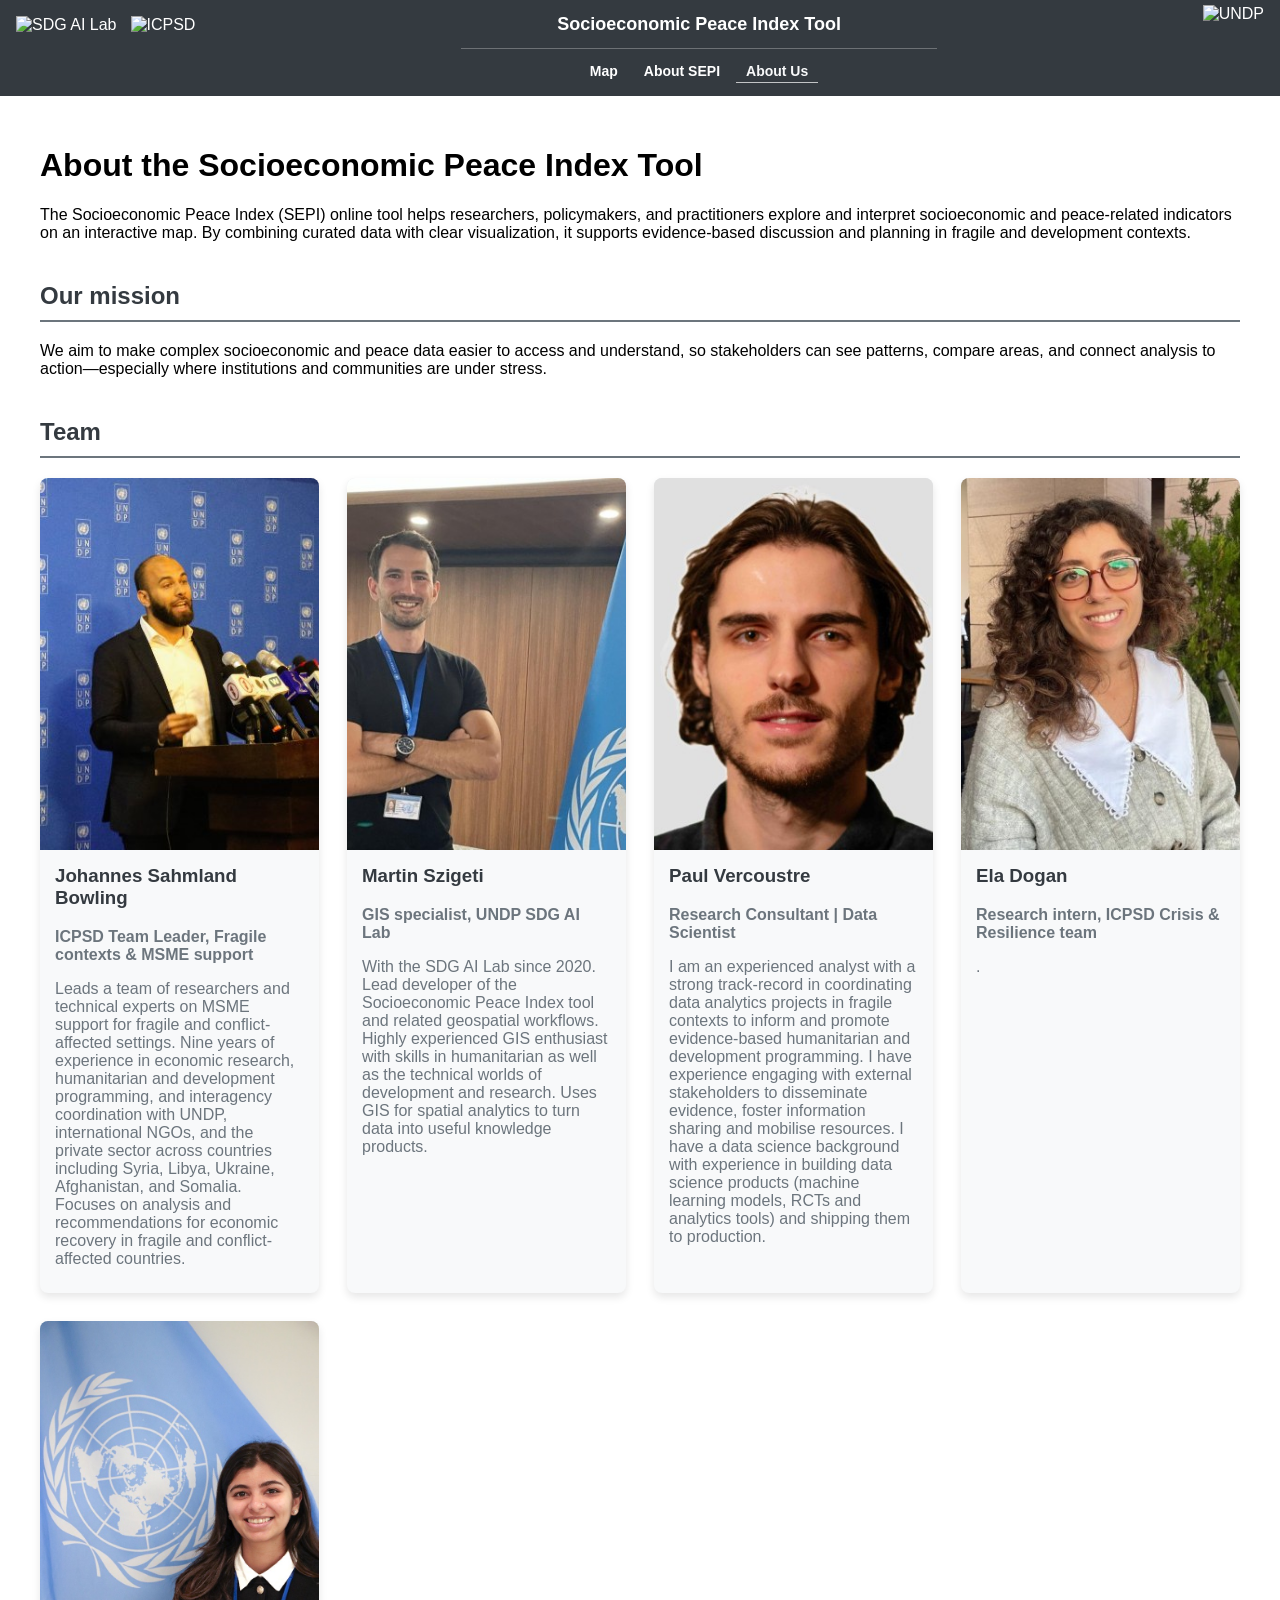
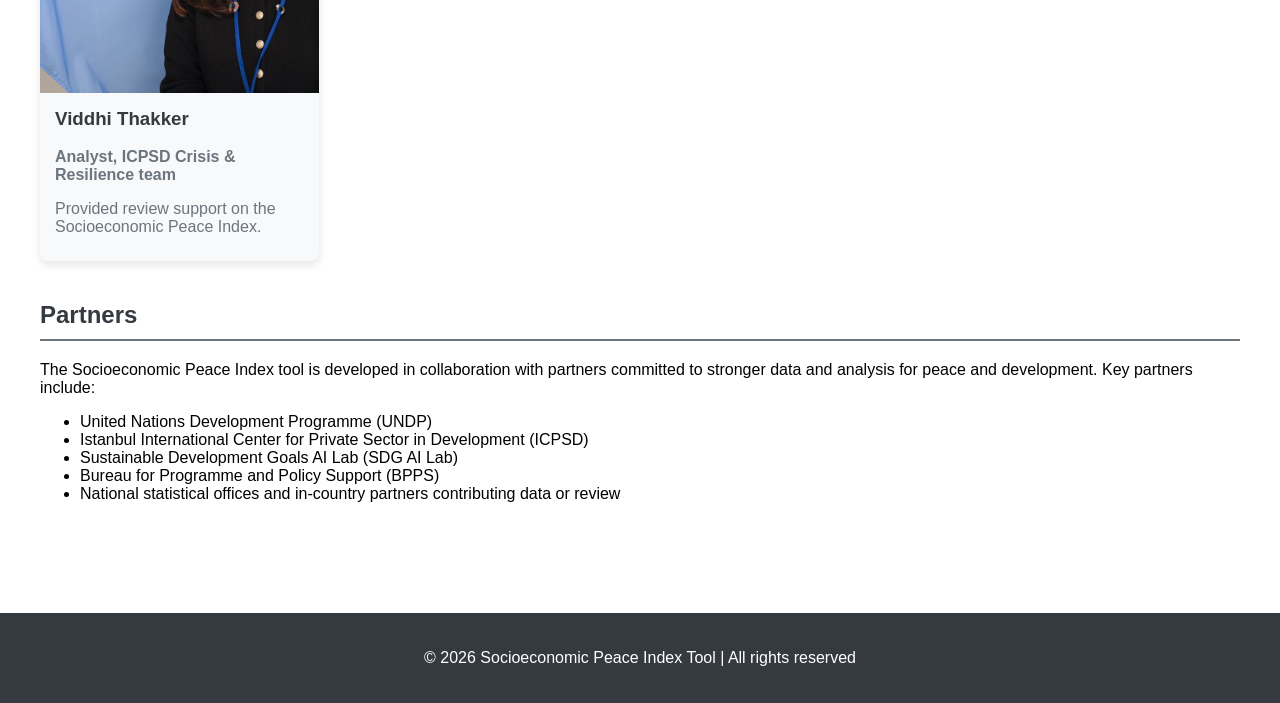
==== html/about.html @ 56e01774 "test_ela" ====
<!DOCTYPE html>
<html lang="en">
<head>
    <meta charset="UTF-8">
    <meta name="viewport" content="width=device-width, initial-scale=1.0">
    <title>About Us - Socioeconomic Peace Index Tool</title>
    
    <!-- CSS styles -->
    <link rel="stylesheet" href="../css/styles.css">
    
    <meta name="description" content="About the Socioeconomic Peace Index Tool and team">
    
    <!-- Additional styles for content pages -->
    <style>
        html, body {
            height: auto !important;
            overflow: auto !important;
            overflow-x: hidden !important;
        }

        /* Match map app: compact bar; global #navbar uses height:10% which breaks with body height:auto */
        #navbar {
            height: auto !important;
            flex-shrink: 0;
        }

        /* Ensure the content container allows scrolling */
        .content-container {
            min-height: 100vh;
            overflow: visible;
            padding: 30px;
            max-width: 1200px;
            margin: 0 auto;
        }

        /* Make sure the footer stays at the bottom */
        footer {
            margin-top: 40px;
            position: relative;
        }
        .content-container {
            padding: 30px;
            max-width: 1200px;
            margin: 0 auto;
        }
        
        .content-section {
            margin-bottom: 40px;
        }
        
        .content-section h2 {
            color: #343a40;
            border-bottom: 2px solid #6c757d;
            padding-bottom: 10px;
            margin-bottom: 20px;
        }
        
        .team-members {
            display: grid;
            grid-template-columns: repeat(auto-fill, minmax(240px, 1fr));
            gap: 28px;
        }
        
        .team-member {
            display: flex;
            flex-direction: column;
            background: #f8f9fa;
            border-radius: 8px;
            overflow: hidden;
            box-shadow: 0 4px 8px rgba(0,0,0,0.1);
        }

        /* Portrait (vertical) frame for photos */
        .team-member-photo-wrap {
            aspect-ratio: 3 / 4;
            width: 100%;
            overflow: hidden;
            background: #e9ecef;
            flex-shrink: 0;
        }
        
        .team-member-photo-wrap img {
            width: 100%;
            height: 100%;
            object-fit: cover;
            object-position: center 22%;
            display: block;
        }

        .team-member-placeholder-figure {
            display: flex;
            align-items: center;
            justify-content: center;
            background: linear-gradient(165deg, #e9ecef 0%, #ced4da 100%);
        }

        .team-member-placeholder-initials {
            font-size: clamp(2rem, 8vw, 3rem);
            font-weight: 600;
            color: #6c757d;
            letter-spacing: 0.04em;
            user-select: none;
        }
        
        .team-member-info {
            padding: 15px;
        }
        
        .team-member h3 {
            margin-top: 0;
            color: #343a40;
        }
        
        .team-member p {
            color: #6c757d;
            margin-bottom: 10px;
        }
        
        @media (max-width: 600px) {
            .team-members {
                grid-template-columns: 1fr;
            }
        }
    </style>
</head>
<body>
    <nav id="navbar">
        <div class="navbar-inner">
            <div class="navbar-cluster-left">
                <div class="navbar-logo">
                    <img src="../assets/pigeon2.png" alt="SDG AI Lab" class="logo-image_left">
                </div>
                <div class="navbar-logo">
                    <img src="../assets/icpsd_logo.png" alt="ICPSD" class="logo-image_left">
                </div>
            </div>
            <div class="navbar-center">
                <h2 class="tool-title">Socioeconomic Peace Index Tool</h2>
                <ul class="navbar-menu">
                    <li><a href="../index.html" class="larger-nav-link">Map</a></li>
                    <li><a href="more.html" class="larger-nav-link">About SEPI</a></li>
                    <li><a href="about.html" class="larger-nav-link nav-link-current" aria-current="page">About Us</a></li>
                </ul>
            </div>
            <div class="navbar-cluster-right">
                <div class="navbar-logo">
                    <img src="../assets/undp_logo.png" alt="UNDP" class="logo-image_right">
                </div>
            </div>
        </div>
    </nav>

    <!-- Main content container -->
    <div class="content-container">
        <div class="content-section">
            <h1>About the Socioeconomic Peace Index Tool</h1>
            <p>
                The Socioeconomic Peace Index (SEPI) online tool helps researchers, policymakers, and practitioners explore and interpret socioeconomic and peace-related indicators on an interactive map. By combining curated data with clear visualization, it supports evidence-based discussion and planning in fragile and development contexts.
            </p>
        </div>
        
        <div class="content-section">
            <h2>Our mission</h2>
            <p>
                We aim to make complex socioeconomic and peace data easier to access and understand, so stakeholders can see patterns, compare areas, and connect analysis to action—especially where institutions and communities are under stress.
            </p>
        </div>
        
        <div class="content-section">
            <h2>Team</h2>
            <div class="team-members">
            <div class="team-member">
                <div class="team-member-photo-wrap">
                    <img src="../assets/johannes_Sahmland_bowling.jpg" alt="Portrait of Johannes Sahmland">
                </div>
                <div class="team-member-info">
                    <h3>Johannes Sahmland Bowling</h3>
                    <p><strong>ICPSD Team Leader, Fragile contexts &amp; MSME support</strong></p>
                    <p>Leads a team of researchers and technical experts on MSME support for fragile and conflict-affected settings. Nine years of experience in economic research, humanitarian and development programming, and interagency coordination with UNDP, international NGOs, and the private sector across countries including Syria, Libya, Ukraine, Afghanistan, and Somalia. Focuses on analysis and recommendations for economic recovery in fragile and conflict-affected countries.</p>
                </div>
            </div>
            
                <div class="team-member">
                    <div class="team-member-photo-wrap">
                        <img src="../assets/szigeti.jfif" alt="Portrait of Martin Szigeti">
                    </div>
                    <div class="team-member-info">
                        <h3>Martin Szigeti</h3>
                        <p><strong>GIS specialist, UNDP SDG AI Lab</strong></p>
                        <p>With the SDG AI Lab since 2020. Lead developer of the Socioeconomic Peace Index tool and related geospatial workflows. Highly experienced GIS enthusiast with skills in humanitarian as well as the technical worlds of development and research. Uses GIS for spatial analytics to turn data into useful knowledge products.</p>
                    </div>
                </div>

                <div class="team-member">
                    <div class="team-member-photo-wrap">
                        <img src="../assets/Paul_Vercoustre.jfif" alt="Portrait of Paul Vercoustre">
                        <span class="team-member-placeholder-initials">PV</span>
                    </div>
                    <div class="team-member-info">
                        <h3>Paul Vercoustre</h3>
                        <p><strong>Research Consultant | Data Scientist</strong></p>
                        <p>I am an experienced analyst with a strong track-record in coordinating data analytics projects in fragile contexts to inform and promote evidence-based humanitarian and development programming. I have experience engaging with external stakeholders to disseminate evidence, foster information sharing and mobilise resources.
                        I have a data science background with experience in building data science products (machine learning models, RCTs and analytics tools) and shipping them to production.</p>
                    </div>
                </div>

                <div class="team-member">
                    <div class="team-member-photo-wrap">
                        <img src="../assets/ela_dogan.jfif" alt="Portrait of Ela Dogan">
                    </div>
                    <div class="team-member-info">
                        <h3>Ela Dogan</h3>
                        <p><strong>Research intern, ICPSD Crisis &amp; Resilience team</strong></p>
                        <p>.</p>
                    </div>
                </div>

                <div class="team-member">
                    <div class="team-member-photo-wrap">
                        <img src="../assets/viddhi_Thrakker.jpeg" alt="Portrait of Viddhi Thakker">
                    </div>
                    <div class="team-member-info">
                        <h3>Viddhi Thakker</h3>
                        <p><strong>Analyst, ICPSD Crisis &amp; Resilience team</strong></p>
                        <p>Provided review support on the Socioeconomic Peace Index.</p>
                    </div>
                </div>

                
            </div>
        </div>
        
        <div class="content-section">
            <h2>Partners</h2>
            <p>
                The Socioeconomic Peace Index tool is developed in collaboration with partners committed to stronger data and analysis for peace and development. Key partners include:
            </p>
            <ul>
                <li>United Nations Development Programme (UNDP)</li>
                <li>Istanbul International Center for Private Sector in Development (ICPSD)</li>
                <li>Sustainable Development Goals AI Lab (SDG AI Lab)</li>
                <li>Bureau for Programme and Policy Support (BPPS)</li>
                <li>National statistical offices and in-country partners contributing data or review</li>
            </ul>
        </div>
    </div>
    
    <!-- Simple footer -->
    <footer style="background-color: #343a40; color: white; text-align: center; padding: 20px; margin-top: 40px;">
        <p>© 2026 Socioeconomic Peace Index Tool | All rights reserved</p>
    </footer>
</body>
</html>
---- css/styles.css ----
/* =========================================
   * Simplified Main Styles - Reduced from 600+ lines to ~200 lines
   * ========================================= */

/* Base Layout */
body {
    margin: 0;
    display: flex;
    flex-direction: column;
    height: 100vh;
    overflow: hidden;
    font-family: Calibri, sans-serif;
}

/* Navigation Bar — one strip: logos flank center; title + rule + menu in center column only */
#navbar {
    height: auto;
    flex-shrink: 0;
    background-color: #343a40;
    padding: 5px 10px 5px;
    color: white;
}

.navbar-inner {
    display: flex;
    align-items: stretch;
    justify-content: space-between;
    gap: 10px;
    max-width: 100%;
}

/* Side columns use full navbar height so logos sit beside title + menu as one block */
.navbar-cluster-left,
.navbar-cluster-right {
    display: flex;
    align-items: center;
    flex-shrink: 0;
    align-self: stretch;
}

.navbar-cluster-left {
    justify-content: flex-start;
    flex-wrap: nowrap;
    gap: 2px;
}

.navbar-cluster-right {
    justify-content: flex-end;
}

.navbar-logo {
    display: flex;
    align-items: center;
}

.logo-image_left {
    height: 64px;
    width: auto;
    margin: 0 6px;
    object-fit: contain;
    display: block;
}

.logo-image_right {
    height: 86px;
    width: auto;
    margin: 0 6px;
    object-fit: contain;
    display: block;
}

.navbar-center {
    flex: 1;
    min-width: 0;
    display: flex;
    flex-direction: column;
    align-items: stretch;
    justify-content: center;
    /* Title ↔ rule ↔ menu spacing is symmetric via .tool-title::after margins */
    gap: 0;
}

.tool-title {
    font-size: clamp(14px, 1.9vw, 18px) !important;
    margin: 0 !important;
    padding: 0 12px;
    text-align: center;
    font-weight: 600;
    color: white;
    line-height: 1.2;
    width: 100%;
    box-sizing: border-box;
    border-bottom: none;
}

/* Centered rule at half the center column width; equal space above & below the line */
.tool-title::after {
    content: '';
    display: block;
    width: 50%;
    margin: 12px auto 12px;
    height: 1px;
    background: rgba(255, 255, 255, 0.28);
}

.navbar-menu {
    display: flex;
    flex-wrap: wrap;
    justify-content: center;
    align-items: center;
    align-self: center;
    margin: 0 !important;
    padding: 0;
    list-style: none !important;
    gap: 2px 6px;
}

.navbar-menu li {
    margin: 0;
    list-style: none !important;
}

.navbar-menu a {
    color: white;
    text-decoration: none;
    font-weight: bold;
    transition: color 0.2s, box-shadow 0.15s ease;
    font-size: 14px;
    padding: 2px 10px;
    display: inline-block;
    line-height: 1.2;
    box-shadow: none;
}

.navbar-menu a.nav-link-current {
    color: #f8f9fa;
    box-shadow: 0 1px 0 0 rgba(255, 255, 255, 0.7);
}

/* Preview selection: underline follows hover; current page loses underline until pointer leaves */
.navbar-menu a:hover {
    color: #f8f9fa;
    box-shadow: 0 1px 0 0 rgba(255, 255, 255, 0.7);
}

.navbar-menu:has(a:hover:not(.nav-link-current)) a.nav-link-current {
    box-shadow: none;
    color: rgba(255, 255, 255, 0.72);
}

/* Main Layout */
.main-container {
    display: flex;
    flex: 1;
    overflow: hidden;
}

/* Sidebar */
#sidebar {
    width: 20%;
    min-width: 280px;
    background: #e0e0e0;
    padding: 20px;
    overflow-y: auto;
    border-right: 1px solid #ccc;
    box-shadow: 2px 0 5px rgba(0, 0, 0, 0.1);
    display: flex;
    flex-direction: column;
    align-items: flex-start;
    z-index: 10;
}

#sidebar::-webkit-scrollbar { width: 8px; }
#sidebar::-webkit-scrollbar-thumb { 
    background-color: #888; 
    border-radius: 10px; 
}
#sidebar::-webkit-scrollbar-thumb:hover { background-color: #555; }

.sidebar-title {
    width: 100%;
    text-align: center;
    margin-bottom: 15px;
    padding: 8px 0;
}

.sidebar-title h2 {
    margin: 0;
    color: #495057;
    font-size: 16px;
    font-weight: 600;
}

/* Country selector (3-dot style) */
.country-selector-container {
    width: 100%;
    margin-bottom: 14px;
    padding: 0 2px;
}

.country-selection-toolbar {
    display: grid;
    grid-template-columns: auto 1fr;
    align-items: center;
    gap: 10px;
    background: #f1f1f1;
    border: 1px solid #d9d9d9;
    border-radius: 16px;
    padding: 8px 10px;
}

.country-sepi-learn-btn {
    display: inline-flex;
    align-items: center;
    justify-content: center;
    width: 28px;
    height: 28px;
    margin: 0;
    padding: 0;
    border: 1px solid #c5c5c5;
    border-radius: 50%;
    background: #ffffff;
    color: #2c5f2d;
    font-size: 14px;
    font-weight: bold;
    line-height: 1;
    cursor: pointer;
    flex-shrink: 0;
    transition: border-color 0.2s ease, background 0.2s ease, transform 0.2s ease;
}

.country-sepi-learn-btn:hover {
    border-color: #2c5f2d;
    background: #e8f5e8;
    transform: scale(1.06);
}

.country-sepi-learn-btn:focus-visible {
    outline: 2px solid #2c5f2d;
    outline-offset: 2px;
}

.country-selector-label {
    display: block;
    font-size: 12px;
    font-weight: 600;
    color: #495057;
    margin-bottom: 8px;
    text-transform: uppercase;
    letter-spacing: 0.4px;
    text-align: center;
}

.country-dots-selector {
    display: flex;
    align-items: center;
    justify-content: center;
    gap: 10px;
    min-width: 0;
}

.country-dot-option {
    display: flex;
    flex-direction: column;
    align-items: center;
    gap: 4px;
    border: none;
    background: transparent;
    color: #6c757d;
    font-size: 11px;
    font-weight: 600;
    cursor: pointer;
    padding: 2px 4px;
    min-width: 62px;
    transition: all 0.2s ease;
}

.country-dot-indicator {
    width: 12px;
    height: 12px;
    border: 2px solid #6c757d;
    border-radius: 50%;
    background: #ffffff;
    transition: all 0.2s ease;
}

.country-dot-option:hover {
    color: #2c5f2d;
}

.country-dot-option:hover .country-dot-indicator {
    transform: scale(1.15);
    border-color: #2c5f2d;
}

.country-dot-option.active .country-dot-indicator {
    background: #2c5f2d;
    border-color: #2c5f2d;
    box-shadow: 0 0 0 2px rgba(44, 95, 45, 0.2);
}

.country-dot-option.active .country-dot-label {
    color: #2c5f2d;
}

/* SEPI Section - Unified Styling with Collapse Functionality */
.sepi-section {
    width: 100%;
    margin-bottom: 20px;
    border-radius: 12px;
    overflow: hidden;
    transition: all 0.3s ease;
    box-shadow: 0 4px 12px rgba(0, 0, 0, 0.3);
    flex-shrink: 0 !important;
    background: linear-gradient(135deg, #2c5f2d, #4a8b3a) !important;
}

.sepi-section:hover {
    box-shadow: 0 6px 20px rgba(44, 95, 45, 0.4);
}

.sepi-section.collapsed {
    box-shadow: 0 2px 8px rgba(0, 0, 0, 0.2);
}

.sepi-section.collapsed:hover {
    box-shadow: 0 4px 12px rgba(44, 95, 45, 0.3);
}

.sepi-header {
    background: transparent;
    padding: 15px 20px;
    margin: 0;
    text-align: center;
    cursor: pointer !important;
    transition: all 0.3s ease;
    position: relative;
}

.sepi-header:hover { background: rgba(255, 255, 255, 0.1); }

.sepi-header h3 {
    color: white !important;
    margin: 0;
    font-size: 16px;
    font-weight: bold;
    display: flex;
    align-items: center;
    justify-content: center;
    gap: 10px;
    position: relative;
}

.sepi-header h3::after {
    content: '▼';
    font-size: 12px;
    transition: transform 0.3s ease;
    opacity: 0.8;
}

.sepi-section.collapsed .sepi-header h3::after {
    transform: rotate(-90deg);
}

.sepi-selector {
    background: rgba(255, 255, 255, 0.95);
    padding: 15px 20px;
    margin: 0;
    transition: all 0.3s ease;
    max-height: 1000px;
    overflow: hidden;
}

.sepi-section.collapsed .sepi-selector {
    max-height: 0;
    padding: 0 20px;
    opacity: 0;
}

/* SEPI Options */
.sepi-option {
    display: flex;
    align-items: center;
    justify-content: space-between;
    padding: 10px 12px;
    margin: 6px 0;
    background: white;
    border: 2px solid #e0e0e0;
    border-radius: 8px;
    cursor: pointer;
    transition: all 0.3s ease;
    font-size: 14px;
    font-weight: 500;
    color: #495057;
}

.sepi-option:hover {
    border-color: #2c5f2d;
    background: #f8f9fa;
    transform: translateX(3px);
}

.sepi-option.active {
    border-color: #2c5f2d !important;
    background: #e8f5e8 !important;
    color: #2c5f2d !important;
    font-weight: 600;
    box-shadow: 0 2px 8px rgba(44, 95, 45, 0.2);
}

.sepi-option.inactive {
    border-color: #6c757d !important;
    background: #f8f9fa !important;
    color: #6c757d !important;
    opacity: 0.7;
}

.sepi-section.no-active-layers {
    background: linear-gradient(135deg, #6c757d, #5a6268) !important;
}

.sepi-section.no-active-layers .sepi-header h3 {
    opacity: 0.8;
}

.sepi-option-text { flex: 1; text-align: left; }

.sepi-checkmark {
    opacity: 0;
    color: #2c5f2d;
    font-weight: bold;
    font-size: 16px;
    transition: opacity 0.3s ease;
    margin-left: 10px;
}

.sepi-option.active .sepi-checkmark { opacity: 1; }

.sepi-action-btn {
    width: 100%;
    margin: 6px 0 10px;
    border: 1px solid #c8d2db;
    background: #f4f7fa;
    color: #2f3b47;
    border-radius: 6px;
    padding: 7px 10px;
    font-size: 12px;
    font-weight: 600;
    text-align: left;
    cursor: pointer;
    transition: background 0.15s ease, border-color 0.15s ease;
}

.sepi-action-btn:hover:not(:disabled) {
    background: #eaf1f8;
    border-color: #aab9c8;
}

.sepi-action-btn:disabled {
    cursor: not-allowed;
    opacity: 0.55;
}

.sepi-action-btn.active {
    background: #dce9f6;
    border-color: #7ea4ca;
    color: #20446b;
}

.primary-driver-div-icon {
    background: transparent;
    border: none;
}

.primary-driver-icon-stack {
    display: inline-flex;
    align-items: center;
    justify-content: center;
    gap: 2px;
    background: rgba(255, 255, 255, 0.86);
    border: 1px solid #c4ced8;
    border-radius: 12px;
    padding: 1px 4px;
    box-shadow: 0 1px 4px rgba(0, 0, 0, 0.16);
    line-height: 1;
}

.primary-driver-icon-item {
    font-size: 14px;
    display: inline-flex;
    align-items: center;
    justify-content: center;
}

.sepi-pillars-label {
    margin: 15px 0 8px 0;
    font-size: 12px;
    font-weight: 600;
    color: #6c757d;
    text-transform: uppercase;
    letter-spacing: 0.5px;
    border-bottom: 1px solid #e0e0e0;
    padding-bottom: 5px;
}

.sepi-subpillars {
    display: none;
    margin: 4px 0 8px 20px;
    padding-left: 10px;
    border-left: 2px dotted #4a8b3a;
}

.sepi-subpillars.show {
    display: block;
}

.sepi-subpillar-option {
    display: inline-flex;
    align-items: center;
    gap: 8px;
    border: 1px solid #8dc191;
    border-radius: 16px;
    background: #f5fbf5;
    color: #2c5f2d;
    font-size: 12px;
    font-weight: 600;
    padding: 4px 10px;
    cursor: pointer;
    transition: all 0.2s ease;
    max-width: 100%;
    white-space: nowrap;
    text-align: left;
    overflow: hidden;
}

.sepi-subpillar-option:hover {
    background: #e8f5e8;
    border-color: #2c5f2d;
}

.sepi-subpillar-option.active {
    background: #e8f5e8;
    border-color: #2c5f2d;
    box-shadow: 0 1px 6px rgba(44, 95, 45, 0.2);
}

.sepi-subpillar-dot {
    width: 8px;
    height: 8px;
    border-radius: 50%;
    border: 2px solid #2c5f2d;
    background: white;
}

.sepi-subpillar-option.active .sepi-subpillar-dot {
    background: #2c5f2d;
}

.sepi-subpillar-text {
    font-size: 11px;
    line-height: 1.2;
    white-space: nowrap;
    overflow: hidden;
    text-overflow: ellipsis;
    display: block;
    min-width: 0;
}

.conflict-year-control {
    margin-top: 10px;
    padding: 8px 10px;
    background: #fff7f7;
    border: 1px solid #f2d5d5;
    border-radius: 8px;
}

.conflict-year-control label {
    display: block;
    margin-bottom: 6px;
    font-size: 12px;
    font-weight: 600;
    color: #8b2d2d;
}

.conflict-year-control input[type="range"] {
    width: 100%;
}

/* SEPI Opacity Container — square top corners flush with .sepi-selector (rounded inner corners showed green behind) */
.sepi-opacity-container {
    background: rgba(255, 255, 255, 0.2);
    border-radius: 0;
    padding: 15px 20px;
    margin: 0;
    border-top: 1px solid rgba(255, 255, 255, 0.3);
    transition: all 0.3s ease;
    max-height: 200px;
    overflow: hidden;
}

.sepi-section.collapsed .sepi-opacity-container {
    max-height: 0;
    padding: 0 20px;
    opacity: 0;
}

.sepi-opacity-container .opacity-control { margin: 0; }

.sepi-opacity-container .opacity-control label {
    color: white !important;
    font-weight: 600 !important;
    font-size: 12px !important;
    margin-bottom: 3px !important;
}

.sepi-opacity-container .opacity-control span {
    color: white !important;
    font-weight: bold;
    font-size: 11px;
}

.sepi-opacity-container .opacity-control input[type="range"] {
    width: 100%;
    margin: 5px 0;
    -webkit-appearance: none;
    appearance: none;
    background: rgba(255, 255, 255, 0.3);
    height: 4px;
    border-radius: 3px;
    outline: none;
}

.sepi-opacity-container .opacity-control input[type="range"]::-webkit-slider-thumb {
    -webkit-appearance: none;
    width: 18px;
    height: 18px;
    border-radius: 50%;
    background: white;
    cursor: pointer;
    border: 2px solid #2c5f2d;
    box-shadow: 0 2px 4px rgba(0, 0, 0, 0.2);
}

/* Legacy Pillars Section (for compatibility) */
.pillars-section {
    width: 100%;
    margin-bottom: 10px;
    border-radius: 12px;
    overflow: hidden;
    transition: all 0.3s ease;
    box-shadow: 0 4px 12px rgba(0, 0, 0, 0.3);
    flex-shrink: 0 !important;
    background: #6c757d !important;
}

.pillars-section.active { background: linear-gradient(135deg, #2c5f2d, #4a8b3a) !important; }
.pillars-section:hover { transform: translateY(-2px); box-shadow: 0 6px 20px rgba(0, 0, 0, 0.4); }

/* Layer Controls - Unified */
.layer-controls, .pillar-controls, .pillars-controls {
    background: rgba(255, 255, 255, 0.95);
    padding: 15px 20px;
    margin: 0;
    border-top: 1px solid rgba(255, 255, 255, 0.3);
    display: none;
}

.layer-controls.show, .pillar-controls.show, .pillars-controls.show { display: block; }

/* Opacity Controls - Unified */
.opacity-control {
    margin: 0 0 10px 0;
    padding: 0;
}

.opacity-control .opacity-header {
    display: flex;
    justify-content: space-between;
    align-items: center;
    margin-bottom: 3px;
}

.opacity-control label {
    color: #2c5f2d !important;
    font-weight: 600 !important;
    font-size: 12px !important;
    margin-bottom: 1px !important;
    margin-right: auto;
    display: block !important;
}

.opacity-control input[type="range"] {
    width: 100%;
    margin: 3px 0;
    -webkit-appearance: none;
    appearance: none;
    background: #ddd;
    height: 4px;
    border-radius: 3px;
    outline: none;
}

.opacity-control input[type="range"]::-webkit-slider-thumb {
    -webkit-appearance: none;
    width: 18px;
    height: 18px;
    border-radius: 50%;
    background: #2c5f2d;
    cursor: pointer;
    border: 2px solid white;
    box-shadow: 0 2px 4px rgba(0, 0, 0, 0.2);
}

.opacity-control span {
    color: #2c5f2d !important;
    font-weight: bold;
    font-size: 11px;
}

/* Form Controls */
.attribute-selector label, .color-ramp-selector label {
    color: #495057 !important;
    font-weight: 600 !important;
    font-size: 12px !important;
    margin-bottom: 4px !important;
    display: block !important;
}

.attribute-selector select, .color-ramp-selector select {
    width: 100% !important;
    padding: 6px !important;
    border: 1px solid #495057 !important;
    border-radius: 4px !important;
    background: white !important;
    color: #495057 !important;
    font-weight: 500 !important;
    font-size: 12px !important;
    transition: all 0.3s ease !important;
}

.attribute-selector select:focus, .color-ramp-selector select:focus {
    outline: none !important;
    border-color: #6c757d !important;
    box-shadow: 0 0 4px rgba(73, 80, 87, 0.3) !important;
}

.color-ramp-selector { margin: 0; }

/* Dropdown Controls */
.layer-group {
    width: 100%;
    margin-bottom: 10px;
}

.dropdown-btn {
    background-color: #6c757d;
    color: white;
    padding: 10px;
    font-size: 14px;
    border: none;
    cursor: pointer;
    width: 100%;
    text-align: left;
    outline: none;
    transition: 0.3s;
    border-radius: 5px;
}

.dropdown-btn:after {
    content: '\25BC';
    float: right;
    margin-left: 10px;
}

.dropdown-btn.active:after { content: '\25B2'; }

.dropdown-container {
    display: none;
    overflow: hidden;
    background-color: #f1f1f1;
    border-radius: 5px;
    width: 100%;
}

.layer-checkbox {
    margin: 5px 0;
    display: flex;
    align-items: center;
    padding: 5px 10px;
}

/* Map Layout */
#map {
    width: auto;
    flex: 1;
    height: 100%;
    position: relative;
    z-index: 1;
}

/* Right docked analysis sidebar */
#analysis-sidebar {
    width: 570px;
    min-width: 300px;
    max-width: 50vw;
    background: #f7f9fb;
    border-left: 1px solid #d6dde6;
    box-shadow: -2px 0 8px rgba(0, 0, 0, 0.08);
    display: flex;
    overflow: hidden;
}

.analysis-sidebar-resize-handle {
    width: 8px;
    cursor: col-resize;
    background: linear-gradient(to right, #cfd6df, #e8ecf0);
    border-right: 1px solid #c6ced8;
    flex: 0 0 8px;
}

.analysis-sidebar-resize-handle:hover {
    background: linear-gradient(to right, #b8c2d0, #dce2ea);
}

.info-panel-slot {
    flex: 1;
    min-width: 0;
    height: 100%;
    overflow: hidden;
}

.leaflet-container {
    transition: none !important;
}

#map-divider {
    position: absolute;
    top: 0;
    bottom: 0;
    width: 4px;
    background-color: rgba(0, 0, 0, 0.5);
    cursor: col-resize;
    z-index: 1000;
    transition: background-color 0.2s;
}

#map-divider:hover {
    background-color: rgba(0, 0, 0, 0.7);
}

#map-divider::after {
    content: '';
    position: absolute;
    top: 50%;
    left: 50%;
    transform: translate(-50%, -50%);
    width: 20px;
    height: 40px;
    background-color: white;
    border-radius: 3px;
    font-size: 16px;
}

/* Map Controls (Consolidated) */
.combined-map-control {
    background-color: white;
    border-radius: 4px;
    box-shadow: 0 1px 5px rgba(0,0,0,0.4);
    padding: 0;
    width: 200px;
    transition: all 0.3s ease;
    overflow: hidden;
}

.combined-control-toggle {
    background-color: #6c757d;
    color: white;
    padding: 5px 10px;
    font-size: 14px;
    text-align: center;
    cursor: pointer;
    width: 100%;
    transition: background-color 0.3s;
    border-radius: 4px 4px 0 0;
}

.combined-control-toggle:hover {
    background-color: #5a6268;
}

.combined-control-content {
    padding: 8px;
    display: block;
    transition: all 0.3s ease;
}

.combined-map-control.minimized .combined-control-content {
    max-height: 0;
    padding: 0 8px;
    overflow: hidden;
}

.combined-control-button {
    padding: 6px 10px;
    background-color: #f8f8f8;
    border: 1px solid #ccc;
    border-radius: 3px;
    cursor: pointer;
    width: 100%;
    transition: all 0.3s;
    text-align: left;
    margin-bottom: 5px;
}

.combined-control-button:hover {
    background-color: #e6e6e6;
}

.combined-control-button.active {
    background-color: #d4edda !important;
    border-color: #c3e6cb !important;
    font-weight: bold;
}

.outline-label, .basemap-label {
    display: block;
    font-weight: bold;
    margin: 8px 0 5px 0;
    font-size: 14px;
    color: #333;
}

.outline-select, .basemap-select {
    width: 100%;
    padding: 5px;
    margin-bottom: 8px;
    border: 1px solid #ced4da;
    border-radius: 4px;
    background-color: #f8f8f8;
    font-size: 14px;
    font-family: Calibri, sans-serif;
    transition: border-color 0.3s, box-shadow 0.3s;
}

.outline-select:focus, .basemap-select:focus {
    outline: none;
    border-color: #6c757d;
    box-shadow: 0 0 5px rgba(108, 117, 125, 0.3);
    background-color: white;
}

/* Legend */
.legend {
    position: absolute;
    bottom: 30px;
    right: 10px;
    background: white;
    border: 1px solid #ccc;
    border-radius: 5px;
    padding: 10px;
    font-size: 12px;
    line-height: 1.4;
    box-shadow: 0 2px 5px rgba(0, 0, 0, 0.2);
    z-index: 1000;
}

.legend h4 {
    margin: 0 0 5px 0;
    font-size: 14px;
    color: #333;
}

.legend p {
    margin: 0 0 5px 0;
    color: #555;
}

/* Responsive Design */
@media (max-width: 768px) {
    .sepi-section, .pillars-section { margin-bottom: 15px; }
    .layer-controls, .pillar-controls, .pillars-controls { padding: 12px 15px; }
    .sepi-option { padding: 8px 10px; font-size: 13px; }
    .sepi-header h3 { font-size: 15px; }
    .sepi-selector { padding: 12px 15px; }
    .sepi-opacity-container { padding: 12px 15px; }
}
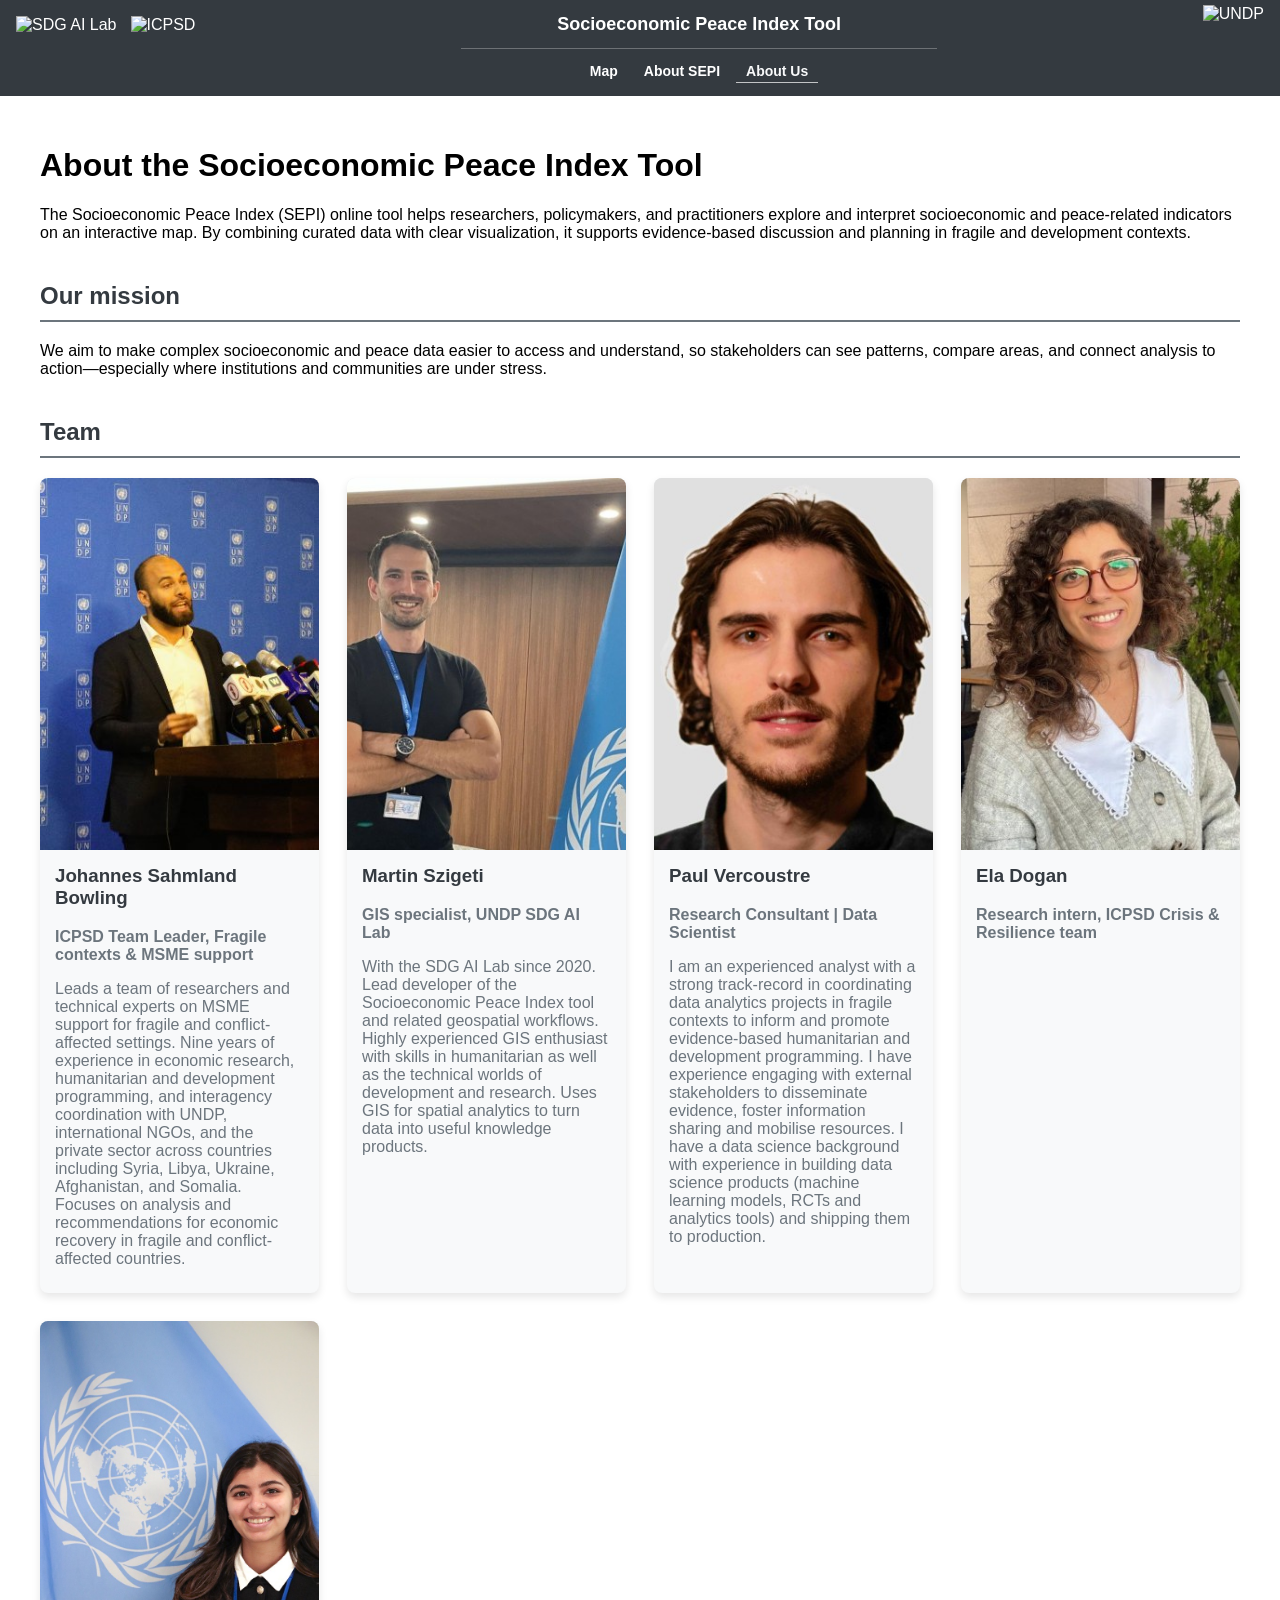
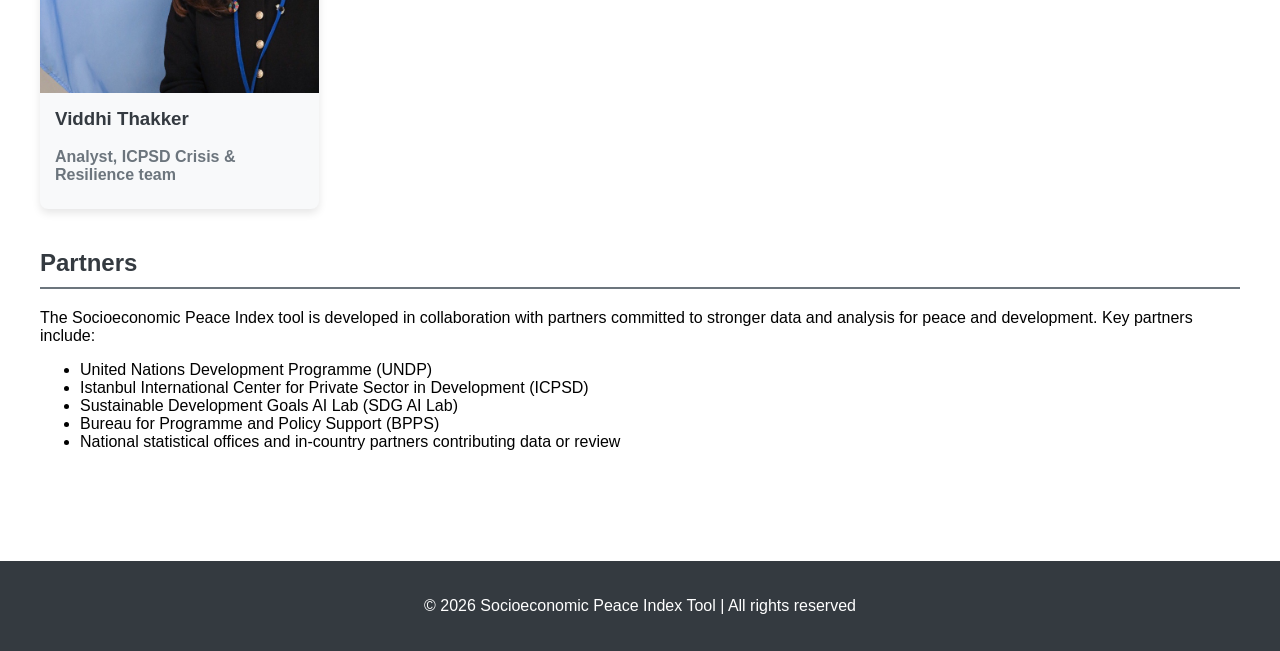
==== commit 0274b13b: "Add SEPI results file - Added new Excel file: sepi_results_v1_aligned_equal_weighted_raw_subindicato" ====
--- a/html/about.html
+++ b/html/about.html
@@ -1,18 +1,20 @@
 <!DOCTYPE html>
 <html lang="en">
+
 <head>
     <meta charset="UTF-8">
     <meta name="viewport" content="width=device-width, initial-scale=1.0">
     <title>About Us - Socioeconomic Peace Index Tool</title>
-    
+
     <!-- CSS styles -->
     <link rel="stylesheet" href="../css/styles.css">
-    
+
     <meta name="description" content="About the Socioeconomic Peace Index Tool and team">
-    
+
     <!-- Additional styles for content pages -->
     <style>
-        html, body {
+        html,
+        body {
             height: auto !important;
             overflow: auto !important;
             overflow-x: hidden !important;
@@ -38,36 +40,37 @@
             margin-top: 40px;
             position: relative;
         }
+
         .content-container {
             padding: 30px;
             max-width: 1200px;
             margin: 0 auto;
         }
-        
+
         .content-section {
             margin-bottom: 40px;
         }
-        
+
         .content-section h2 {
             color: #343a40;
             border-bottom: 2px solid #6c757d;
             padding-bottom: 10px;
             margin-bottom: 20px;
         }
-        
+
         .team-members {
             display: grid;
             grid-template-columns: repeat(auto-fill, minmax(240px, 1fr));
             gap: 28px;
         }
-        
+
         .team-member {
             display: flex;
             flex-direction: column;
             background: #f8f9fa;
             border-radius: 8px;
             overflow: hidden;
-            box-shadow: 0 4px 8px rgba(0,0,0,0.1);
+            box-shadow: 0 4px 8px rgba(0, 0, 0, 0.1);
         }
 
         /* Portrait (vertical) frame for photos */
@@ -78,7 +81,7 @@
             background: #e9ecef;
             flex-shrink: 0;
         }
-        
+
         .team-member-photo-wrap img {
             width: 100%;
             height: 100%;
@@ -101,21 +104,21 @@
             letter-spacing: 0.04em;
             user-select: none;
         }
-        
+
         .team-member-info {
             padding: 15px;
         }
-        
+
         .team-member h3 {
             margin-top: 0;
             color: #343a40;
         }
-        
+
         .team-member p {
             color: #6c757d;
             margin-bottom: 10px;
         }
-        
+
         @media (max-width: 600px) {
             .team-members {
                 grid-template-columns: 1fr;
@@ -123,6 +126,7 @@
         }
     </style>
 </head>
+
 <body>
     <nav id="navbar">
         <div class="navbar-inner">
@@ -139,7 +143,8 @@
                 <ul class="navbar-menu">
                     <li><a href="../index.html" class="larger-nav-link">Map</a></li>
                     <li><a href="more.html" class="larger-nav-link">About SEPI</a></li>
-                    <li><a href="about.html" class="larger-nav-link nav-link-current" aria-current="page">About Us</a></li>
+                    <li><a href="about.html" class="larger-nav-link nav-link-current" aria-current="page">About Us</a>
+                    </li>
                 </ul>
             </div>
             <div class="navbar-cluster-right">
@@ -155,31 +160,41 @@
         <div class="content-section">
             <h1>About the Socioeconomic Peace Index Tool</h1>
             <p>
-                The Socioeconomic Peace Index (SEPI) online tool helps researchers, policymakers, and practitioners explore and interpret socioeconomic and peace-related indicators on an interactive map. By combining curated data with clear visualization, it supports evidence-based discussion and planning in fragile and development contexts.
+                The Socioeconomic Peace Index (SEPI) online tool helps researchers, policymakers, and practitioners
+                explore and interpret socioeconomic and peace-related indicators on an interactive map. By combining
+                curated data with clear visualization, it supports evidence-based discussion and planning in fragile and
+                development contexts.
             </p>
         </div>
-        
+
         <div class="content-section">
             <h2>Our mission</h2>
             <p>
-                We aim to make complex socioeconomic and peace data easier to access and understand, so stakeholders can see patterns, compare areas, and connect analysis to action—especially where institutions and communities are under stress.
+                We aim to make complex socioeconomic and peace data easier to access and understand, so stakeholders can
+                see patterns, compare areas, and connect analysis to action—especially where institutions and
+                communities are under stress.
             </p>
         </div>
-        
+
         <div class="content-section">
             <h2>Team</h2>
             <div class="team-members">
-            <div class="team-member">
-                <div class="team-member-photo-wrap">
-                    <img src="../assets/johannes_Sahmland_bowling.jpg" alt="Portrait of Johannes Sahmland">
-                </div>
-                <div class="team-member-info">
-                    <h3>Johannes Sahmland Bowling</h3>
-                    <p><strong>ICPSD Team Leader, Fragile contexts &amp; MSME support</strong></p>
-                    <p>Leads a team of researchers and technical experts on MSME support for fragile and conflict-affected settings. Nine years of experience in economic research, humanitarian and development programming, and interagency coordination with UNDP, international NGOs, and the private sector across countries including Syria, Libya, Ukraine, Afghanistan, and Somalia. Focuses on analysis and recommendations for economic recovery in fragile and conflict-affected countries.</p>
-                </div>
-            </div>
-            
+                <div class="team-member">
+                    <div class="team-member-photo-wrap">
+                        <img src="../assets/johannes_Sahmland_bowling.jpg" alt="Portrait of Johannes Sahmland">
+                    </div>
+                    <div class="team-member-info">
+                        <h3>Johannes Sahmland Bowling</h3>
+                        <p><strong>ICPSD Team Leader, Fragile contexts &amp; MSME support</strong></p>
+                        <p>Leads a team of researchers and technical experts on MSME support for fragile and
+                            conflict-affected settings. Nine years of experience in economic research, humanitarian and
+                            development programming, and interagency coordination with UNDP, international NGOs, and the
+                            private sector across countries including Syria, Libya, Ukraine, Afghanistan, and Somalia.
+                            Focuses on analysis and recommendations for economic recovery in fragile and
+                            conflict-affected countries.</p>
+                    </div>
+                </div>
+
                 <div class="team-member">
                     <div class="team-member-photo-wrap">
                         <img src="../assets/szigeti.jfif" alt="Portrait of Martin Szigeti">
@@ -187,7 +202,10 @@
                     <div class="team-member-info">
                         <h3>Martin Szigeti</h3>
                         <p><strong>GIS specialist, UNDP SDG AI Lab</strong></p>
-                        <p>With the SDG AI Lab since 2020. Lead developer of the Socioeconomic Peace Index tool and related geospatial workflows. Highly experienced GIS enthusiast with skills in humanitarian as well as the technical worlds of development and research. Uses GIS for spatial analytics to turn data into useful knowledge products.</p>
+                        <p>With the SDG AI Lab since 2020. Lead developer of the Socioeconomic Peace Index tool and
+                            related geospatial workflows. Highly experienced GIS enthusiast with skills in humanitarian
+                            as well as the technical worlds of development and research. Uses GIS for spatial analytics
+                            to turn data into useful knowledge products.</p>
                     </div>
                 </div>
 
@@ -199,8 +217,12 @@
                     <div class="team-member-info">
                         <h3>Paul Vercoustre</h3>
                         <p><strong>Research Consultant | Data Scientist</strong></p>
-                        <p>I am an experienced analyst with a strong track-record in coordinating data analytics projects in fragile contexts to inform and promote evidence-based humanitarian and development programming. I have experience engaging with external stakeholders to disseminate evidence, foster information sharing and mobilise resources.
-                        I have a data science background with experience in building data science products (machine learning models, RCTs and analytics tools) and shipping them to production.</p>
+                        <p>I am an experienced analyst with a strong track-record in coordinating data analytics
+                            projects in fragile contexts to inform and promote evidence-based humanitarian and
+                            development programming. I have experience engaging with external stakeholders to
+                            disseminate evidence, foster information sharing and mobilise resources.
+                            I have a data science background with experience in building data science products (machine
+                            learning models, RCTs and analytics tools) and shipping them to production.</p>
                     </div>
                 </div>
 
@@ -211,7 +233,7 @@
                     <div class="team-member-info">
                         <h3>Ela Dogan</h3>
                         <p><strong>Research intern, ICPSD Crisis &amp; Resilience team</strong></p>
-                        <p>.</p>
+
                     </div>
                 </div>
 
@@ -222,18 +244,19 @@
                     <div class="team-member-info">
                         <h3>Viddhi Thakker</h3>
                         <p><strong>Analyst, ICPSD Crisis &amp; Resilience team</strong></p>
-                        <p>Provided review support on the Socioeconomic Peace Index.</p>
-                    </div>
-                </div>
-
-                
-            </div>
-        </div>
-        
+
+                    </div>
+                </div>
+
+
+            </div>
+        </div>
+
         <div class="content-section">
             <h2>Partners</h2>
             <p>
-                The Socioeconomic Peace Index tool is developed in collaboration with partners committed to stronger data and analysis for peace and development. Key partners include:
+                The Socioeconomic Peace Index tool is developed in collaboration with partners committed to stronger
+                data and analysis for peace and development. Key partners include:
             </p>
             <ul>
                 <li>United Nations Development Programme (UNDP)</li>
@@ -244,10 +267,11 @@
             </ul>
         </div>
     </div>
-    
+
     <!-- Simple footer -->
     <footer style="background-color: #343a40; color: white; text-align: center; padding: 20px; margin-top: 40px;">
         <p>© 2026 Socioeconomic Peace Index Tool | All rights reserved</p>
     </footer>
 </body>
+
 </html>
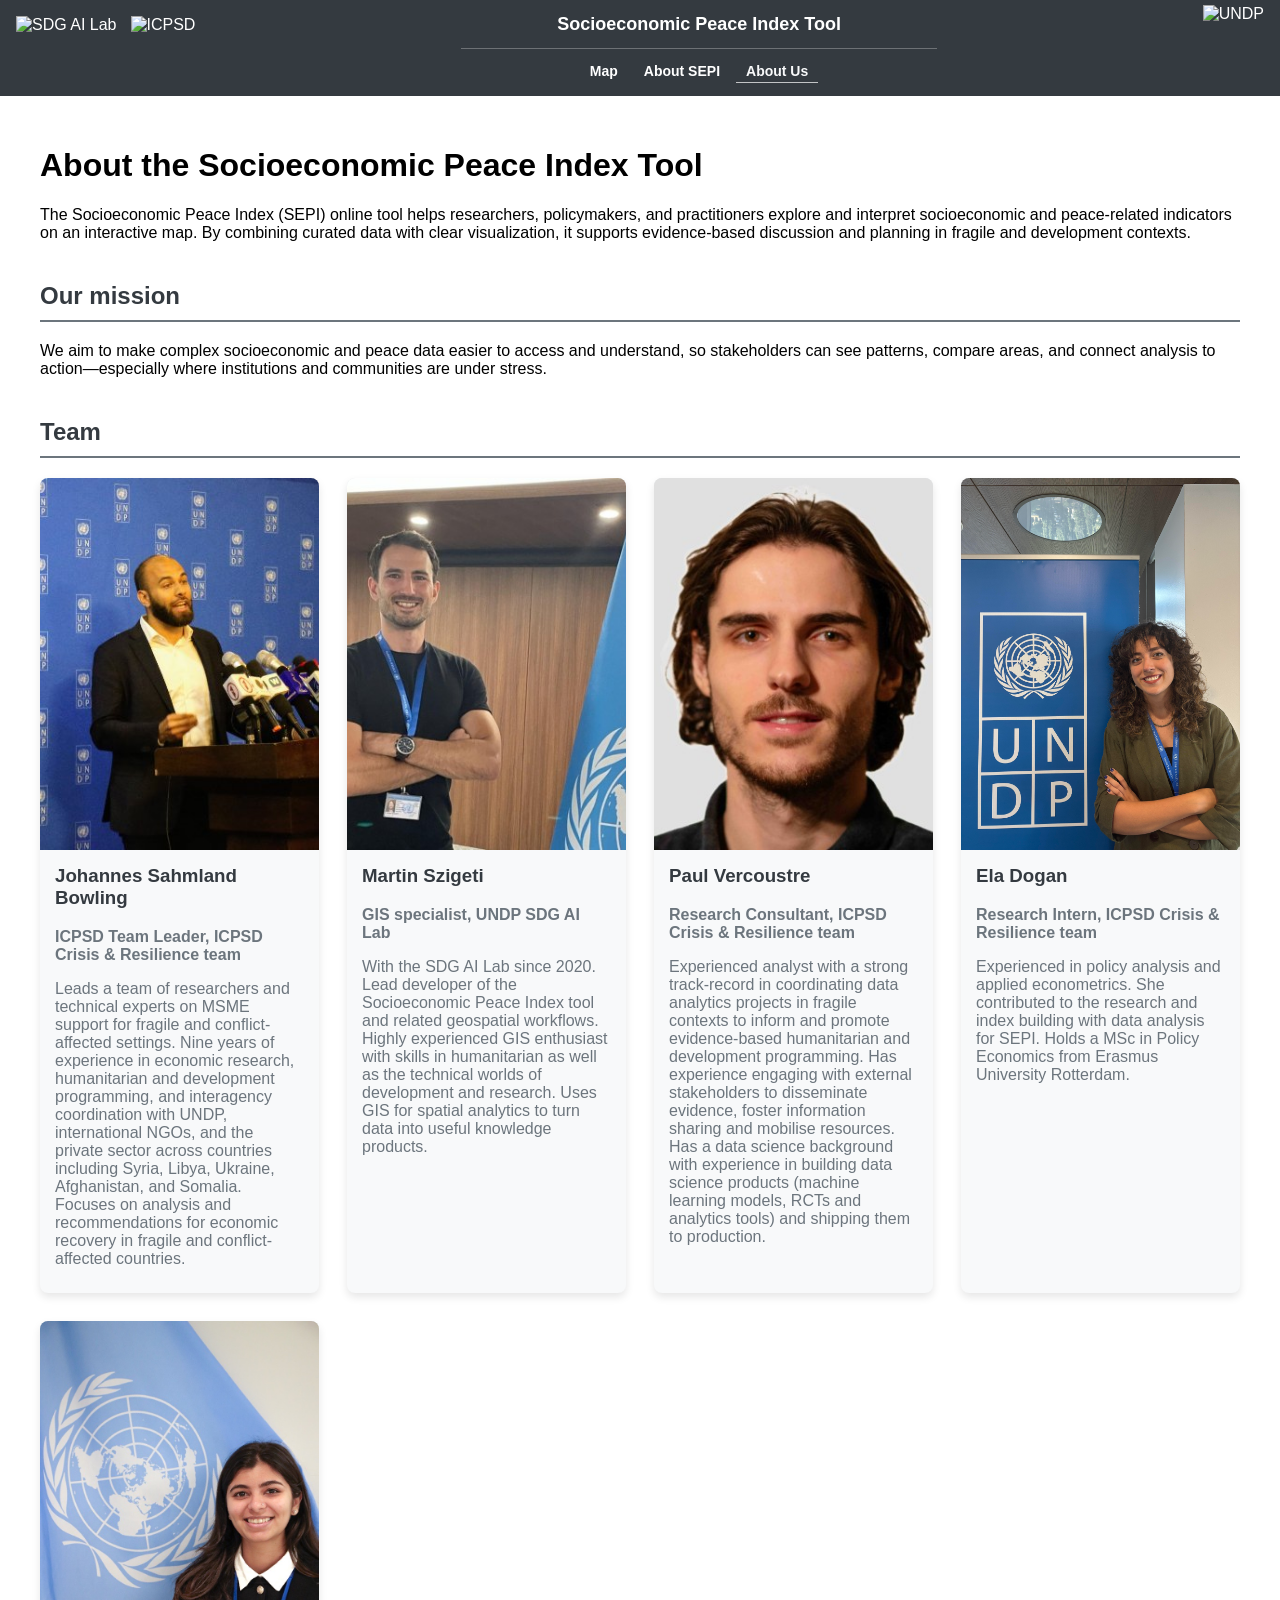
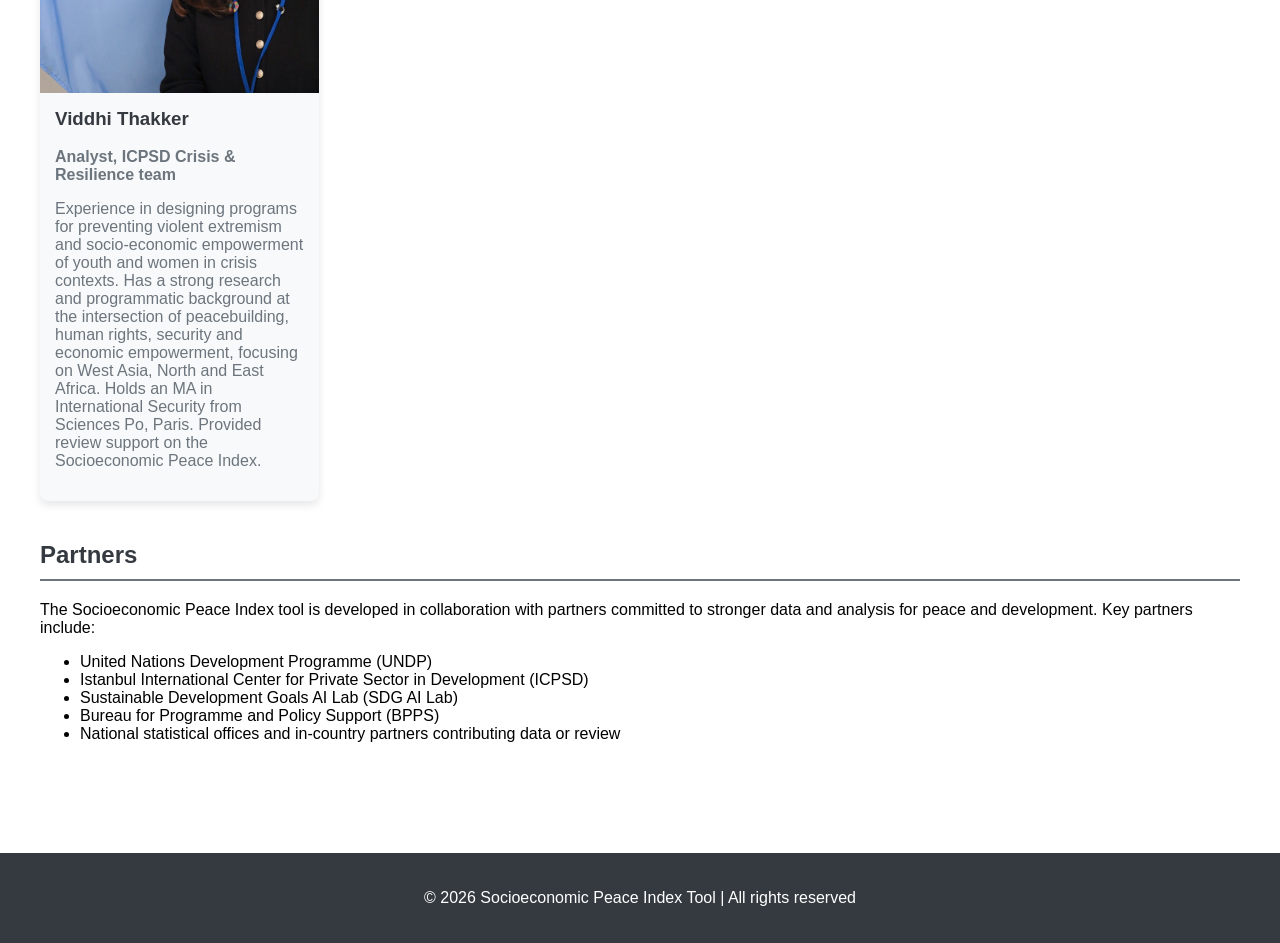
==== commit 9b735052: "About Us tab is improved" ====
--- a/html/about.html
+++ b/html/about.html
@@ -185,7 +185,7 @@
                     </div>
                     <div class="team-member-info">
                         <h3>Johannes Sahmland Bowling</h3>
-                        <p><strong>ICPSD Team Leader, Fragile contexts &amp; MSME support</strong></p>
+                        <p><strong>ICPSD Team Leader, ICPSD Crisis &amp; Resilience team</strong></p>
                         <p>Leads a team of researchers and technical experts on MSME support for fragile and
                             conflict-affected settings. Nine years of experience in economic research, humanitarian and
                             development programming, and interagency coordination with UNDP, international NGOs, and the
@@ -216,24 +216,25 @@
                     </div>
                     <div class="team-member-info">
                         <h3>Paul Vercoustre</h3>
-                        <p><strong>Research Consultant | Data Scientist</strong></p>
-                        <p>I am an experienced analyst with a strong track-record in coordinating data analytics
+                        <p><strong>Research Consultant, ICPSD Crisis &amp; Resilience team</strong></p>
+                        <p>Experienced analyst with a strong track-record in coordinating data analytics
                             projects in fragile contexts to inform and promote evidence-based humanitarian and
-                            development programming. I have experience engaging with external stakeholders to
+                            development programming. Has experience engaging with external stakeholders to
                             disseminate evidence, foster information sharing and mobilise resources.
-                            I have a data science background with experience in building data science products (machine
+                            Has a data science background with experience in building data science products (machine
                             learning models, RCTs and analytics tools) and shipping them to production.</p>
                     </div>
                 </div>
 
                 <div class="team-member">
                     <div class="team-member-photo-wrap">
-                        <img src="../assets/ela_dogan.jfif" alt="Portrait of Ela Dogan">
+                        <img src="../assets/ela_dogan.jpg" alt="Portrait of Ela Dogan">
                     </div>
                     <div class="team-member-info">
                         <h3>Ela Dogan</h3>
-                        <p><strong>Research intern, ICPSD Crisis &amp; Resilience team</strong></p>
-
+                        <p><strong>Research Intern, ICPSD Crisis &amp; Resilience team</strong></p>
+                        <p>Experienced in policy analysis and applied econometrics. She contributed to the research and index building with data analysis for SEPI. Holds a MSc in Policy Economics
+                            from Erasmus University Rotterdam.</p>
                     </div>
                 </div>
 
@@ -244,7 +245,7 @@
                     <div class="team-member-info">
                         <h3>Viddhi Thakker</h3>
                         <p><strong>Analyst, ICPSD Crisis &amp; Resilience team</strong></p>
-
+                        <p>Experience in designing programs for preventing violent extremism and socio-economic empowerment of youth and women in crisis contexts. Has a strong research and programmatic background at the intersection of peacebuilding, human rights, security and economic empowerment, focusing on West Asia, North and East Africa. Holds an MA in International Security from Sciences Po, Paris. Provided review support on the Socioeconomic Peace Index.<p>
                     </div>
                 </div>
 
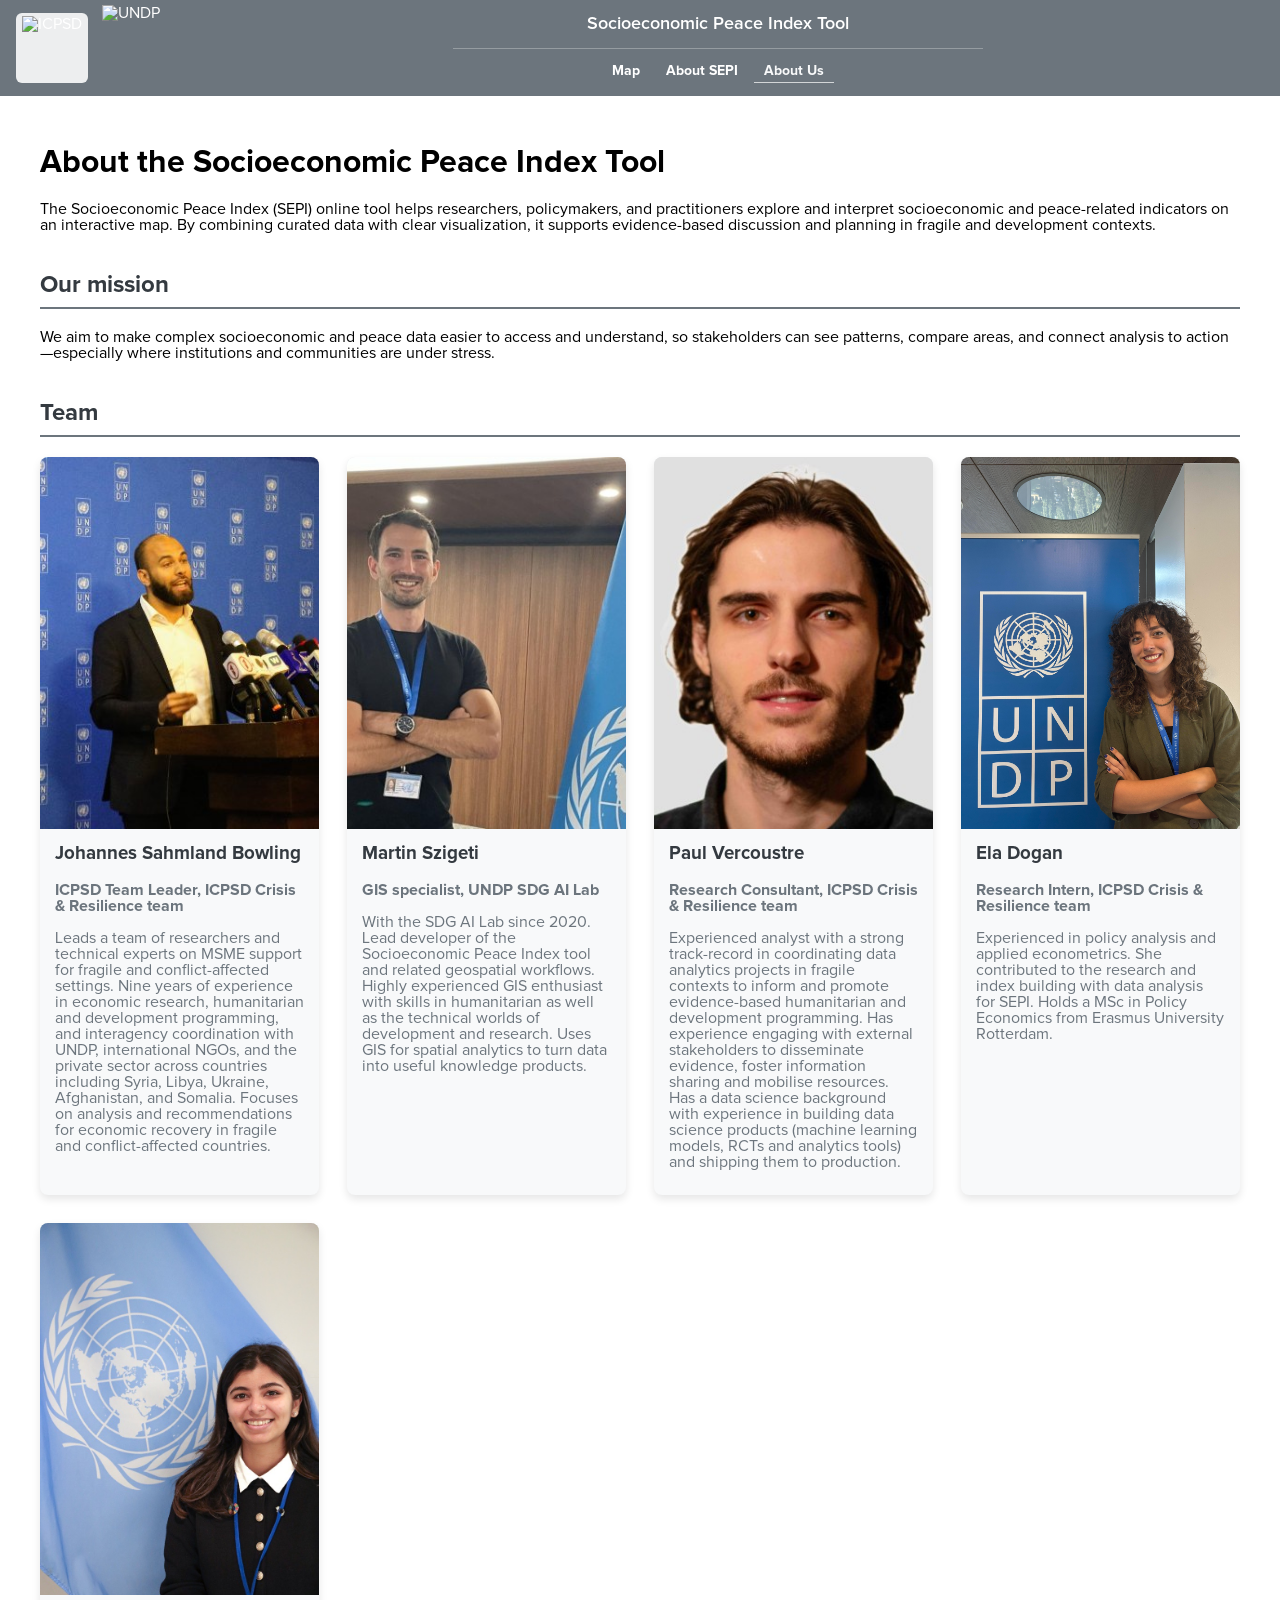
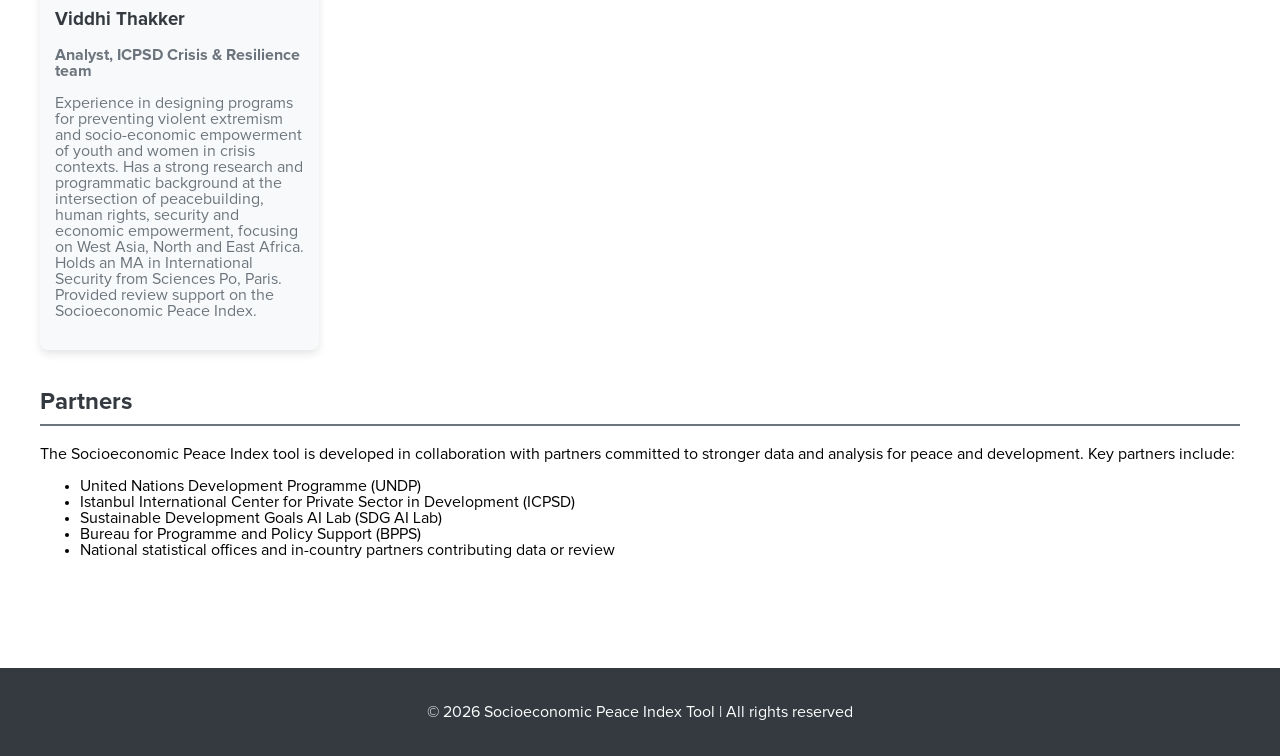
==== commit b49007cd: "Standardize dashboard logo and favicon layout for all three pages" ====
--- a/html/about.html
+++ b/html/about.html
@@ -6,6 +6,20 @@
     <meta name="viewport" content="width=device-width, initial-scale=1.0">
     <title>About Us - Socioeconomic Peace Index Tool</title>
 
+    <link rel="icon" type="image/png" href="../assets/undp_logo.png">
+    <script>
+        (function () {
+            const img = new Image();
+            img.onload = function () {
+                const size = img.width;
+                const canvas = document.createElement('canvas');
+                canvas.width = 64; canvas.height = 64;
+                canvas.getContext('2d').drawImage(img, 0, 0, size, size, 0, 0, 64, 64);
+                document.querySelector("link[rel='icon']").href = canvas.toDataURL('image/png');
+            };
+            img.src = '../assets/undp_logo.png';
+        })();
+    </script>
     <!-- CSS styles -->
     <link rel="stylesheet" href="../css/styles.css">
 
@@ -132,10 +146,10 @@
         <div class="navbar-inner">
             <div class="navbar-cluster-left">
                 <div class="navbar-logo">
-                    <img src="../assets/pigeon2.png" alt="SDG AI Lab" class="logo-image_left">
+                    <img src="../assets/icpsd_logo.png" alt="ICPSD" class="logo-image_left">
                 </div>
                 <div class="navbar-logo">
-                    <img src="../assets/icpsd_logo.png" alt="ICPSD" class="logo-image_left">
+                    <img src="../assets/undp_logo.png" alt="UNDP" class="logo-image_right">
                 </div>
             </div>
             <div class="navbar-center">
@@ -143,15 +157,10 @@
                 <ul class="navbar-menu">
                     <li><a href="../index.html" class="larger-nav-link">Map</a></li>
                     <li><a href="more.html" class="larger-nav-link">About SEPI</a></li>
-                    <li><a href="about.html" class="larger-nav-link nav-link-current" aria-current="page">About Us</a>
-                    </li>
+                    <li><a href="about.html" class="larger-nav-link nav-link-current" aria-current="page">About Us</a></li>
                 </ul>
             </div>
-            <div class="navbar-cluster-right">
-                <div class="navbar-logo">
-                    <img src="../assets/undp_logo.png" alt="UNDP" class="logo-image_right">
-                </div>
-            </div>
+            <div class="navbar-cluster-right"></div>
         </div>
     </nav>
 
--- a/css/styles.css
+++ b/css/styles.css
@@ -2,6 +2,44 @@
    * Simplified Main Styles - Reduced from 600+ lines to ~200 lines
    * ========================================= */
 
+/* Proxima Nova (UNDP Prima Nova) */
+@font-face {
+    font-family: 'Proxima Nova';
+    src: url('../assets/font/Proxima Nova Reg.otf') format('opentype');
+    font-weight: 400;
+    font-style: normal;
+}
+@font-face {
+    font-family: 'Proxima Nova';
+    src: url('../assets/font/ProximaNova-RegularItalic.otf') format('opentype');
+    font-weight: 400;
+    font-style: italic;
+}
+@font-face {
+    font-family: 'Proxima Nova';
+    src: url('../assets/font/ProximaNova-Semibold.otf') format('opentype');
+    font-weight: 600;
+    font-style: normal;
+}
+@font-face {
+    font-family: 'Proxima Nova';
+    src: url('../assets/font/Proxima Nova Bold.otf') format('opentype');
+    font-weight: 700;
+    font-style: normal;
+}
+@font-face {
+    font-family: 'Proxima Nova';
+    src: url('../assets/font/Proxima Nova Xbold.otf') format('opentype');
+    font-weight: 800;
+    font-style: normal;
+}
+@font-face {
+    font-family: 'Proxima Nova';
+    src: url('../assets/font/Proxima Nova Black.otf') format('opentype');
+    font-weight: 900;
+    font-style: normal;
+}
+
 /* Base Layout */
 body {
     margin: 0;
@@ -9,14 +47,14 @@
     flex-direction: column;
     height: 100vh;
     overflow: hidden;
-    font-family: Calibri, sans-serif;
+    font-family: 'Proxima Nova', Calibri, sans-serif;
 }
 
 /* Navigation Bar — one strip: logos flank center; title + rule + menu in center column only */
 #navbar {
     height: auto;
     flex-shrink: 0;
-    background-color: #343a40;
+    background-color: #6c757d;
     padding: 5px 10px 5px;
     color: white;
 }
@@ -59,6 +97,9 @@
     margin: 0 6px;
     object-fit: contain;
     display: block;
+    background: rgba(255, 255, 255, 0.88);
+    border-radius: 6px;
+    padding: 3px 6px;
 }
 
 .logo-image_right {
@@ -220,7 +261,7 @@
     border: 1px solid #c5c5c5;
     border-radius: 50%;
     background: #ffffff;
-    color: #2c5f2d;
+    color: #0076B6;
     font-size: 14px;
     font-weight: bold;
     line-height: 1;
@@ -230,13 +271,13 @@
 }
 
 .country-sepi-learn-btn:hover {
-    border-color: #2c5f2d;
-    background: #e8f5e8;
+    border-color: #0076B6;
+    background: #e8f3fc;
     transform: scale(1.06);
 }
 
 .country-sepi-learn-btn:focus-visible {
-    outline: 2px solid #2c5f2d;
+    outline: 2px solid #0076B6;
     outline-offset: 2px;
 }
 
@@ -285,22 +326,22 @@
 }
 
 .country-dot-option:hover {
-    color: #2c5f2d;
+    color: #0076B6;
 }
 
 .country-dot-option:hover .country-dot-indicator {
     transform: scale(1.15);
-    border-color: #2c5f2d;
+    border-color: #0076B6;
 }
 
 .country-dot-option.active .country-dot-indicator {
-    background: #2c5f2d;
-    border-color: #2c5f2d;
-    box-shadow: 0 0 0 2px rgba(44, 95, 45, 0.2);
+    background: #0076B6;
+    border-color: #0076B6;
+    box-shadow: 0 0 0 2px rgba(0, 118, 182, 0.2);
 }
 
 .country-dot-option.active .country-dot-label {
-    color: #2c5f2d;
+    color: #0076B6;
 }
 
 /* SEPI Section - Unified Styling with Collapse Functionality */
@@ -312,11 +353,11 @@
     transition: all 0.3s ease;
     box-shadow: 0 4px 12px rgba(0, 0, 0, 0.3);
     flex-shrink: 0 !important;
-    background: linear-gradient(135deg, #2c5f2d, #4a8b3a) !important;
+    background: linear-gradient(135deg, #003974, #0076B6) !important;
 }
 
 .sepi-section:hover {
-    box-shadow: 0 6px 20px rgba(44, 95, 45, 0.4);
+    box-shadow: 0 6px 20px rgba(0, 57, 116, 0.4);
 }
 
 .sepi-section.collapsed {
@@ -324,7 +365,7 @@
 }
 
 .sepi-section.collapsed:hover {
-    box-shadow: 0 4px 12px rgba(44, 95, 45, 0.3);
+    box-shadow: 0 4px 12px rgba(0, 57, 116, 0.3);
 }
 
 .sepi-header {
@@ -395,17 +436,17 @@
 }
 
 .sepi-option:hover {
-    border-color: #2c5f2d;
+    border-color: #0076B6;
     background: #f8f9fa;
     transform: translateX(3px);
 }
 
 .sepi-option.active {
-    border-color: #2c5f2d !important;
-    background: #e8f5e8 !important;
-    color: #2c5f2d !important;
+    border-color: #0076B6 !important;
+    background: #e8f3fc !important;
+    color: #003974 !important;
     font-weight: 600;
-    box-shadow: 0 2px 8px rgba(44, 95, 45, 0.2);
+    box-shadow: 0 2px 8px rgba(0, 118, 182, 0.2);
 }
 
 .sepi-option.inactive {
@@ -427,7 +468,7 @@
 
 .sepi-checkmark {
     opacity: 0;
-    color: #2c5f2d;
+    color: #0076B6;
     font-weight: bold;
     font-size: 16px;
     transition: opacity 0.3s ease;
@@ -492,6 +533,13 @@
     justify-content: center;
 }
 
+.ocha-pillar-icon {
+    width: 18px;
+    height: 18px;
+    object-fit: contain;
+    display: block;
+}
+
 .sepi-pillars-label {
     margin: 15px 0 8px 0;
     font-size: 12px;
@@ -507,7 +555,7 @@
     display: none;
     margin: 4px 0 8px 20px;
     padding-left: 10px;
-    border-left: 2px dotted #4a8b3a;
+    border-left: 2px dotted #0076B6;
 }
 
 .sepi-subpillars.show {
@@ -518,10 +566,10 @@
     display: inline-flex;
     align-items: center;
     gap: 8px;
-    border: 1px solid #8dc191;
+    border: 1px solid #7db8d8;
     border-radius: 16px;
-    background: #f5fbf5;
-    color: #2c5f2d;
+    background: #f0f7fc;
+    color: #003974;
     font-size: 12px;
     font-weight: 600;
     padding: 4px 10px;
@@ -534,26 +582,26 @@
 }
 
 .sepi-subpillar-option:hover {
-    background: #e8f5e8;
-    border-color: #2c5f2d;
+    background: #e8f3fc;
+    border-color: #0076B6;
 }
 
 .sepi-subpillar-option.active {
-    background: #e8f5e8;
-    border-color: #2c5f2d;
-    box-shadow: 0 1px 6px rgba(44, 95, 45, 0.2);
+    background: #e8f3fc;
+    border-color: #0076B6;
+    box-shadow: 0 1px 6px rgba(0, 118, 182, 0.2);
 }
 
 .sepi-subpillar-dot {
     width: 8px;
     height: 8px;
     border-radius: 50%;
-    border: 2px solid #2c5f2d;
+    border: 2px solid #0076B6;
     background: white;
 }
 
 .sepi-subpillar-option.active .sepi-subpillar-dot {
-    background: #2c5f2d;
+    background: #0076B6;
 }
 
 .sepi-subpillar-text {
@@ -637,7 +685,7 @@
     border-radius: 50%;
     background: white;
     cursor: pointer;
-    border: 2px solid #2c5f2d;
+    border: 2px solid #009FDA;
     box-shadow: 0 2px 4px rgba(0, 0, 0, 0.2);
 }
 
@@ -653,7 +701,7 @@
     background: #6c757d !important;
 }
 
-.pillars-section.active { background: linear-gradient(135deg, #2c5f2d, #4a8b3a) !important; }
+.pillars-section.active { background: linear-gradient(135deg, #003974, #0076B6) !important; }
 .pillars-section:hover { transform: translateY(-2px); box-shadow: 0 6px 20px rgba(0, 0, 0, 0.4); }
 
 /* Layer Controls - Unified */
@@ -681,7 +729,7 @@
 }
 
 .opacity-control label {
-    color: #2c5f2d !important;
+    color: #0076B6 !important;
     font-weight: 600 !important;
     font-size: 12px !important;
     margin-bottom: 1px !important;
@@ -705,14 +753,14 @@
     width: 18px;
     height: 18px;
     border-radius: 50%;
-    background: #2c5f2d;
+    background: #0076B6;
     cursor: pointer;
     border: 2px solid white;
     box-shadow: 0 2px 4px rgba(0, 0, 0, 0.2);
 }
 
 .opacity-control span {
-    color: #2c5f2d !important;
+    color: #0076B6 !important;
     font-weight: bold;
     font-size: 11px;
 }
@@ -938,8 +986,82 @@
     border-radius: 4px;
     background-color: #f8f8f8;
     font-size: 14px;
-    font-family: Calibri, sans-serif;
+    font-family: 'Proxima Nova', Calibri, sans-serif;
     transition: border-color 0.3s, box-shadow 0.3s;
+}
+
+/* ===== ADMIN LABELS STYLING ===== */
+.admin-label-icon {
+    /* Leaflet divIcon container - centers the label on the marker point */
+    display: flex;
+    align-items: center;
+    justify-content: center;
+    transform: translate(-50%, -50%);
+}
+
+.admin-label {
+    /* Base styling for all admin labels */
+    font-family: 'Segoe UI', Tahoma, Geneva, Verdana, sans-serif;
+    font-weight: 600;
+    font-size: 12px;
+    padding: 4px 8px;
+    background-color: rgba(255, 255, 255, 0.85);
+    border: 1.5px solid #2c5f2d;
+    border-radius: 4px;
+    color: #2c5f2d;
+    white-space: nowrap;
+    text-align: center;
+    box-shadow: 0 2px 6px rgba(0, 0, 0, 0.2);
+    pointer-events: none;
+    user-select: none;
+    text-shadow: 1px 1px 1px rgba(255, 255, 255, 0.8);
+    letter-spacing: 0.3px;
+    line-height: 1.3;
+    display: inline-block;
+    width: auto;
+}
+
+.adm1-label {
+    /* Specific styling for ADM1 region labels */
+    background-color: rgba(44, 95, 45, 0.08);
+    border-color: #4a8b3a;
+    color: #1a3d1c;
+    font-weight: 700;
+    box-shadow: 0 1px 4px rgba(44, 95, 45, 0.3), 
+                inset 0 1px 0 rgba(255, 255, 255, 0.5);
+}
+
+/* Zoom-level responsive adjustments */
+.leaflet-zoom-hide .admin-label {
+    opacity: 0.5;
+}
+
+/* When zoomed in (zoom >= 8) - labels appear more solid */
+.leaflet-container.zoom-in-8 .adm1-label {
+    background-color: rgba(44, 95, 45, 0.12);
+    border-width: 2px;
+    font-size: 13px;
+    padding: 5px 10px;
+    box-shadow: 0 2px 8px rgba(44, 95, 45, 0.35);
+}
+
+/* When moderately zoomed (zoom 5-7) - semi-transparent, slightly smaller */
+.leaflet-container.zoom-mid-5-7 .adm1-label {
+    background-color: rgba(255, 255, 255, 0.75);
+    font-size: 11px;
+    padding: 3px 6px;
+    box-shadow: 0 1px 3px rgba(0, 0, 0, 0.15);
+}
+
+/* When zoomed out (zoom < 5) - minimal and transparent */
+.leaflet-container.zoom-out-min .adm1-label {
+    background-color: rgba(255, 255, 255, 0.6);
+    border-color: #2c5f2d;
+    border-width: 1px;
+    font-size: 10px;
+    padding: 2px 5px;
+    font-weight: 500;
+    box-shadow: 0 1px 2px rgba(0, 0, 0, 0.1);
 }
 
 .outline-select:focus, .basemap-select:focus {
@@ -947,6 +1069,21 @@
     border-color: #6c757d;
     box-shadow: 0 0 5px rgba(108, 117, 125, 0.3);
     background-color: white;
+}
+
+.country-outline-tooltip {
+    background: rgba(40, 40, 40, 0.85);
+    border: none;
+    border-radius: 4px;
+    color: #fff;
+    font-size: 12px;
+    font-weight: 600;
+    padding: 4px 10px;
+    white-space: nowrap;
+    box-shadow: 0 2px 6px rgba(0,0,0,0.3);
+}
+.country-outline-tooltip::before {
+    display: none;
 }
 
 /* Legend */
@@ -957,21 +1094,23 @@
     background: white;
     border: 1px solid #ccc;
     border-radius: 5px;
-    padding: 10px;
-    font-size: 12px;
-    line-height: 1.4;
+    padding: 8px;
+    font-size: 11px;
+    line-height: 1.3;
     box-shadow: 0 2px 5px rgba(0, 0, 0, 0.2);
     z-index: 1000;
+    max-width: 185px;
+    word-wrap: break-word;
 }
 
 .legend h4 {
-    margin: 0 0 5px 0;
-    font-size: 14px;
+    margin: 0 0 4px 0;
+    font-size: 12px;
     color: #333;
 }
 
 .legend p {
-    margin: 0 0 5px 0;
+    margin: 0 0 4px 0;
     color: #555;
 }
 
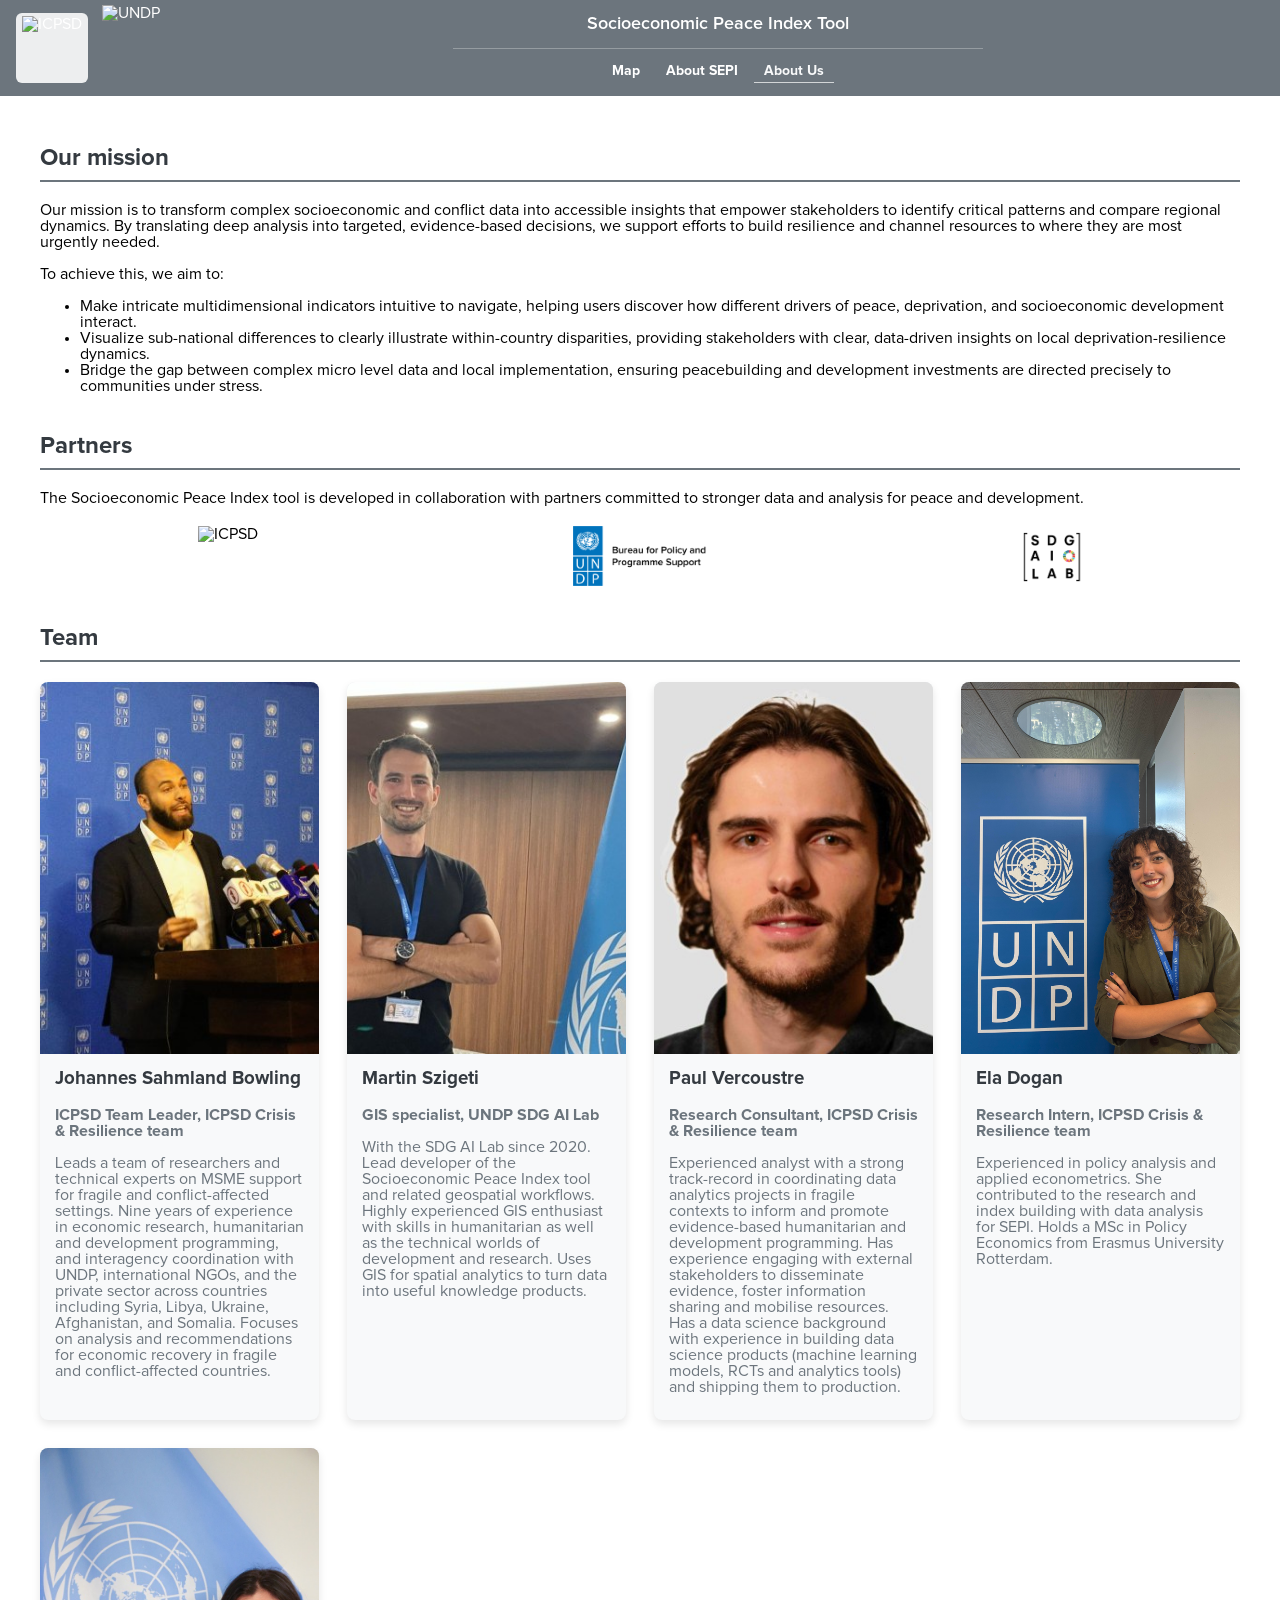
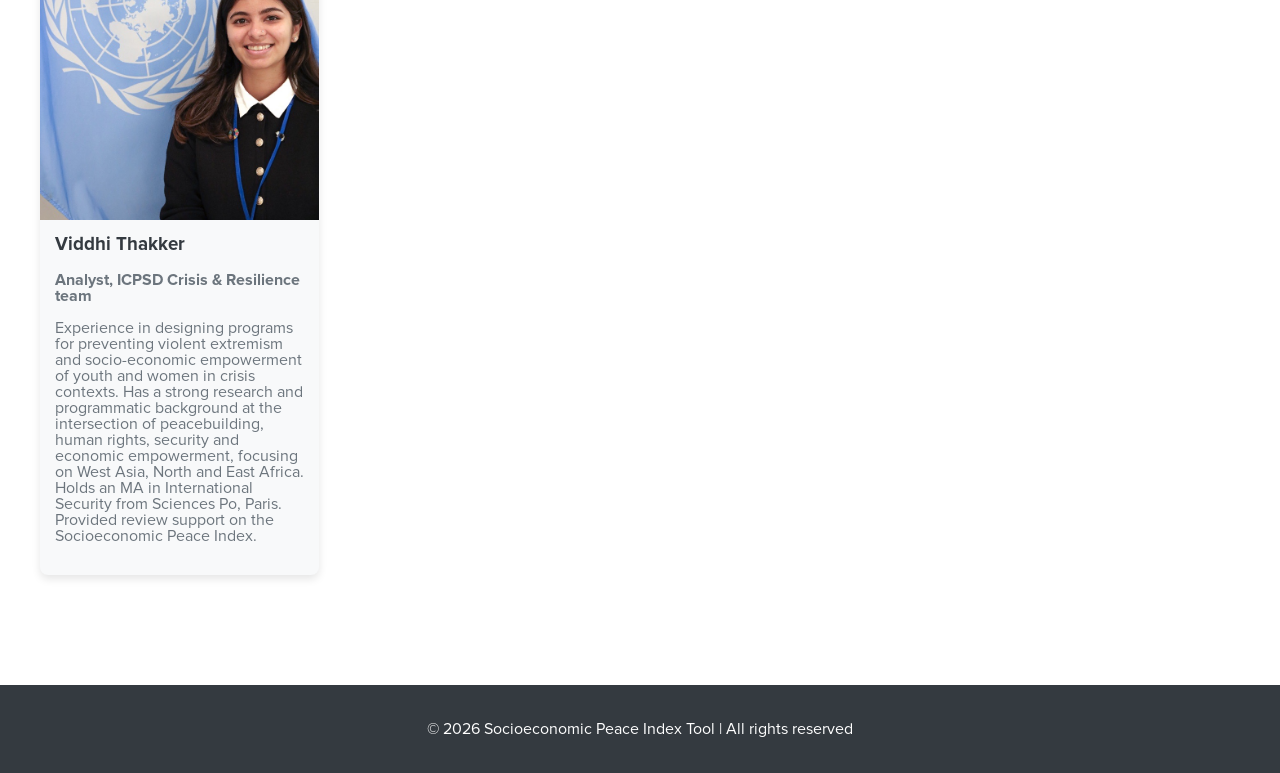
==== commit f6ecd0a1: "Add partner logos and enhance mission statement in About page" ====
--- a/html/about.html
+++ b/html/about.html
@@ -133,6 +133,20 @@
             margin-bottom: 10px;
         }
 
+        .partner-logos {
+            display: flex;
+            align-items: center;
+            justify-content: space-around;
+            flex-wrap: wrap;
+            margin-top: 20px;
+        }
+
+        .partner-logos img {
+            height: 60px;
+            width: auto;
+            object-fit: contain;
+        }
+
         @media (max-width: 600px) {
             .team-members {
                 grid-template-columns: 1fr;
@@ -167,22 +181,29 @@
     <!-- Main content container -->
     <div class="content-container">
         <div class="content-section">
-            <h1>About the Socioeconomic Peace Index Tool</h1>
-            <p>
-                The Socioeconomic Peace Index (SEPI) online tool helps researchers, policymakers, and practitioners
-                explore and interpret socioeconomic and peace-related indicators on an interactive map. By combining
-                curated data with clear visualization, it supports evidence-based discussion and planning in fragile and
-                development contexts.
-            </p>
-        </div>
-
-        <div class="content-section">
             <h2>Our mission</h2>
             <p>
-                We aim to make complex socioeconomic and peace data easier to access and understand, so stakeholders can
-                see patterns, compare areas, and connect analysis to action—especially where institutions and
-                communities are under stress.
+                Our mission is to transform complex socioeconomic and conflict data into accessible insights that empower stakeholders to identify critical patterns and compare regional dynamics. By translating deep analysis into targeted, evidence-based decisions, we support efforts to build resilience and channel resources to where they are most urgently needed.
             </p>
+            <p>To achieve this, we aim to:</p>
+            <ul>
+                <li>Make intricate multidimensional indicators intuitive to navigate, helping users discover how different drivers of peace, deprivation, and socioeconomic development interact.</li>
+                <li>Visualize sub-national differences to clearly illustrate within-country disparities, providing stakeholders with clear, data-driven insights on local deprivation-resilience dynamics.</li>
+                <li>Bridge the gap between complex micro level data and local implementation, ensuring peacebuilding and development investments are directed precisely to communities under stress.</li>
+            </ul>
+        </div>
+
+        <div class="content-section">
+            <h2>Partners</h2>
+            <p>
+                The Socioeconomic Peace Index tool is developed in collaboration with partners committed to stronger
+                data and analysis for peace and development.
+            </p>
+            <div class="partner-logos">
+                <img src="../assets/partner-logos/icpsd_logo.png" alt="ICPSD">
+                <img src="../assets/partner-logos/bpps.png" alt="BPPS">
+                <img src="../assets/partner-logos/sdg-ai.png" alt="SDG AI Lab">
+            </div>
         </div>
 
         <div class="content-section">
@@ -262,20 +283,6 @@
             </div>
         </div>
 
-        <div class="content-section">
-            <h2>Partners</h2>
-            <p>
-                The Socioeconomic Peace Index tool is developed in collaboration with partners committed to stronger
-                data and analysis for peace and development. Key partners include:
-            </p>
-            <ul>
-                <li>United Nations Development Programme (UNDP)</li>
-                <li>Istanbul International Center for Private Sector in Development (ICPSD)</li>
-                <li>Sustainable Development Goals AI Lab (SDG AI Lab)</li>
-                <li>Bureau for Programme and Policy Support (BPPS)</li>
-                <li>National statistical offices and in-country partners contributing data or review</li>
-            </ul>
-        </div>
     </div>
 
     <!-- Simple footer -->
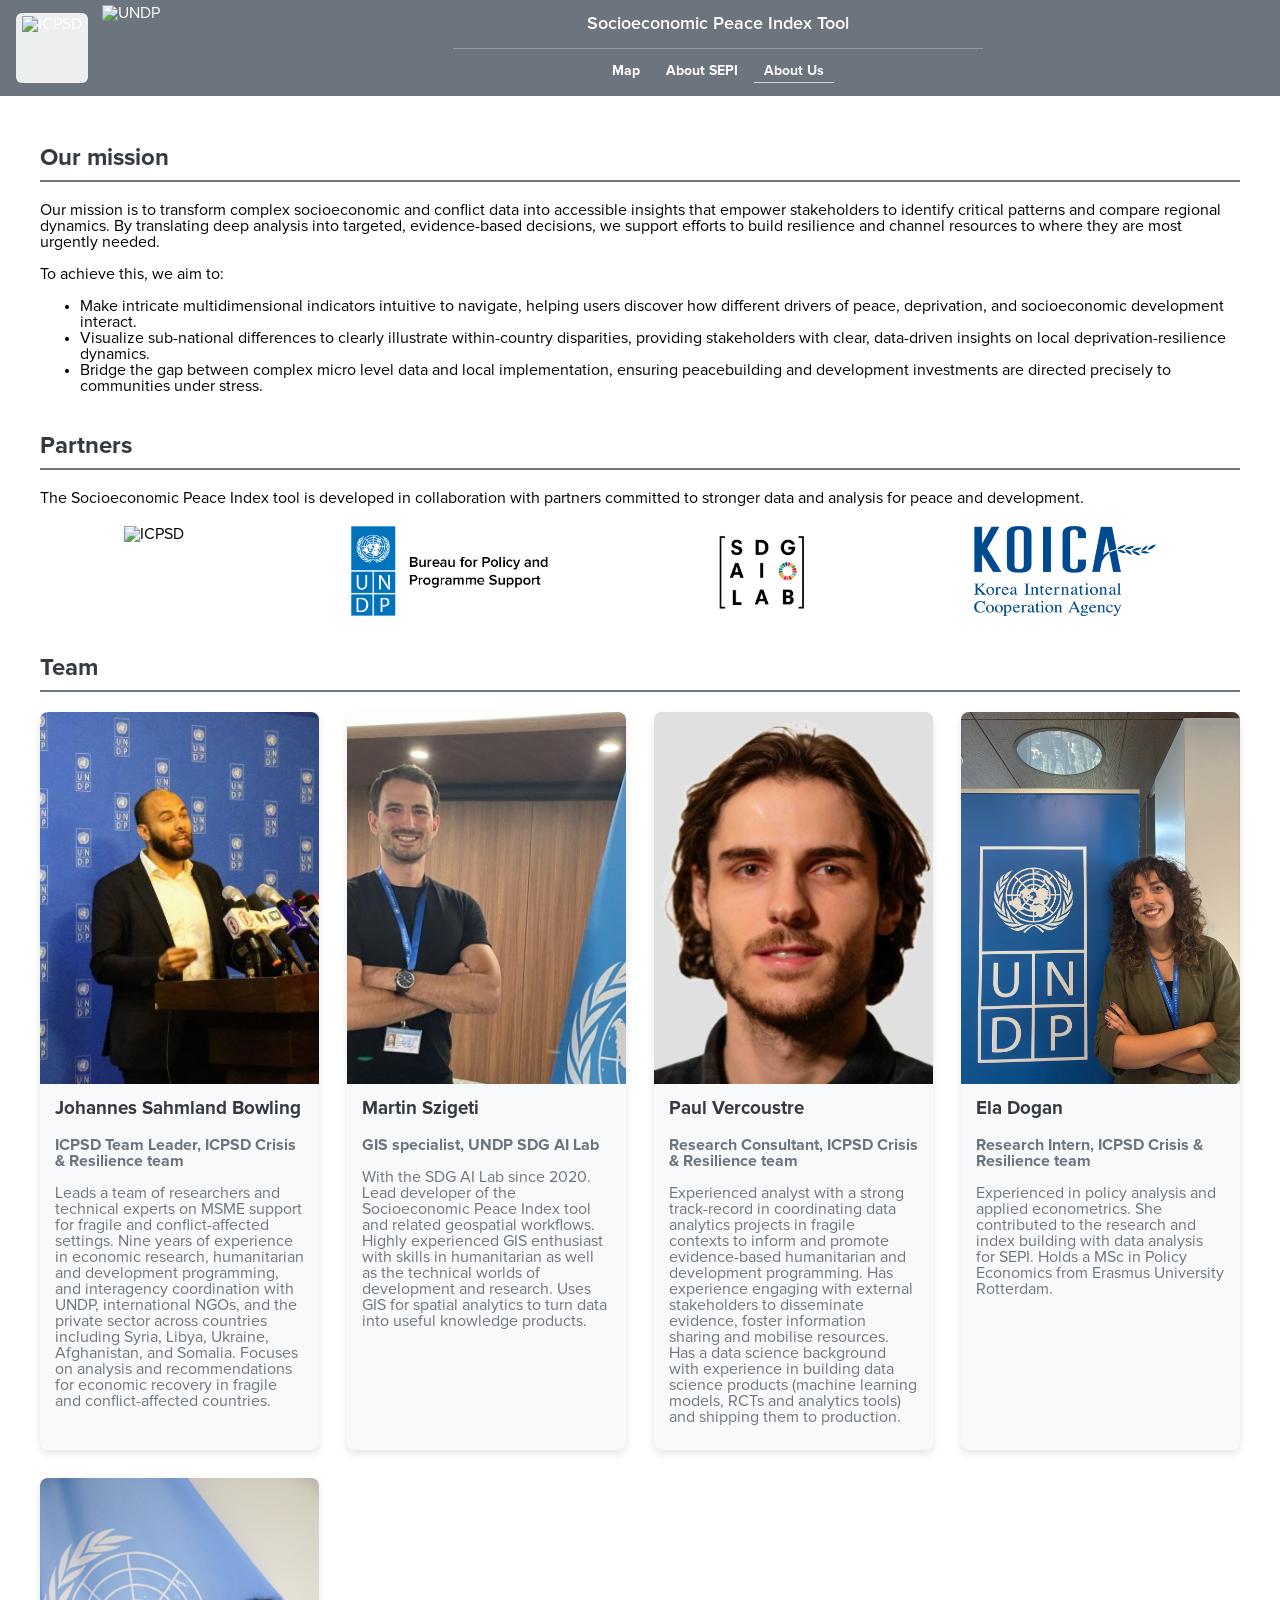
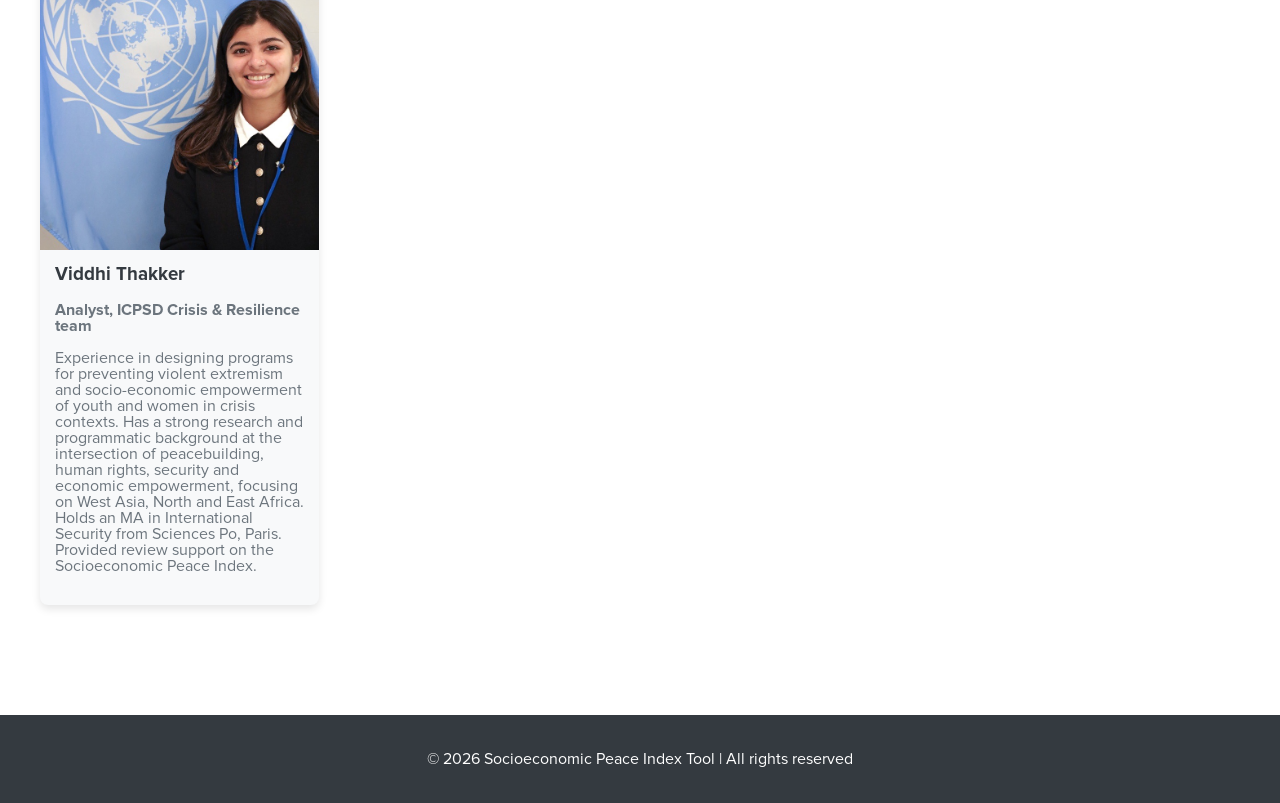
==== commit ccac3dad: "Added KOICA logo and increased the size of partner logos" ====
--- a/html/about.html
+++ b/html/about.html
@@ -142,7 +142,7 @@
         }
 
         .partner-logos img {
-            height: 60px;
+            height: 90px;
             width: auto;
             object-fit: contain;
         }
@@ -203,6 +203,7 @@
                 <img src="../assets/partner-logos/icpsd_logo.png" alt="ICPSD">
                 <img src="../assets/partner-logos/bpps.png" alt="BPPS">
                 <img src="../assets/partner-logos/sdg-ai.png" alt="SDG AI Lab">
+                <img src="../assets/partner-logos/koica.png" alt="KOICA">
             </div>
         </div>
 
--- a/css/styles.css
+++ b/css/styles.css
@@ -212,11 +212,24 @@
 }
 
 #sidebar::-webkit-scrollbar { width: 8px; }
-#sidebar::-webkit-scrollbar-thumb { 
-    background-color: #888; 
-    border-radius: 10px; 
+#sidebar::-webkit-scrollbar-thumb {
+    background-color: #888;
+    border-radius: 10px;
 }
 #sidebar::-webkit-scrollbar-thumb:hover { background-color: #555; }
+
+.sidebar-resize-handle {
+    flex: 0 0 6px;
+    cursor: col-resize;
+    background: linear-gradient(to left, #cfd6df, #e8ecf0);
+    border-left: 1px solid #c6ced8;
+    z-index: 11;
+    transition: background 0.15s;
+}
+.sidebar-resize-handle:hover,
+.sidebar-resize-handle.dragging {
+    background: linear-gradient(to left, #b8c2d0, #dce2ea);
+}
 
 .sidebar-title {
     width: 100%;
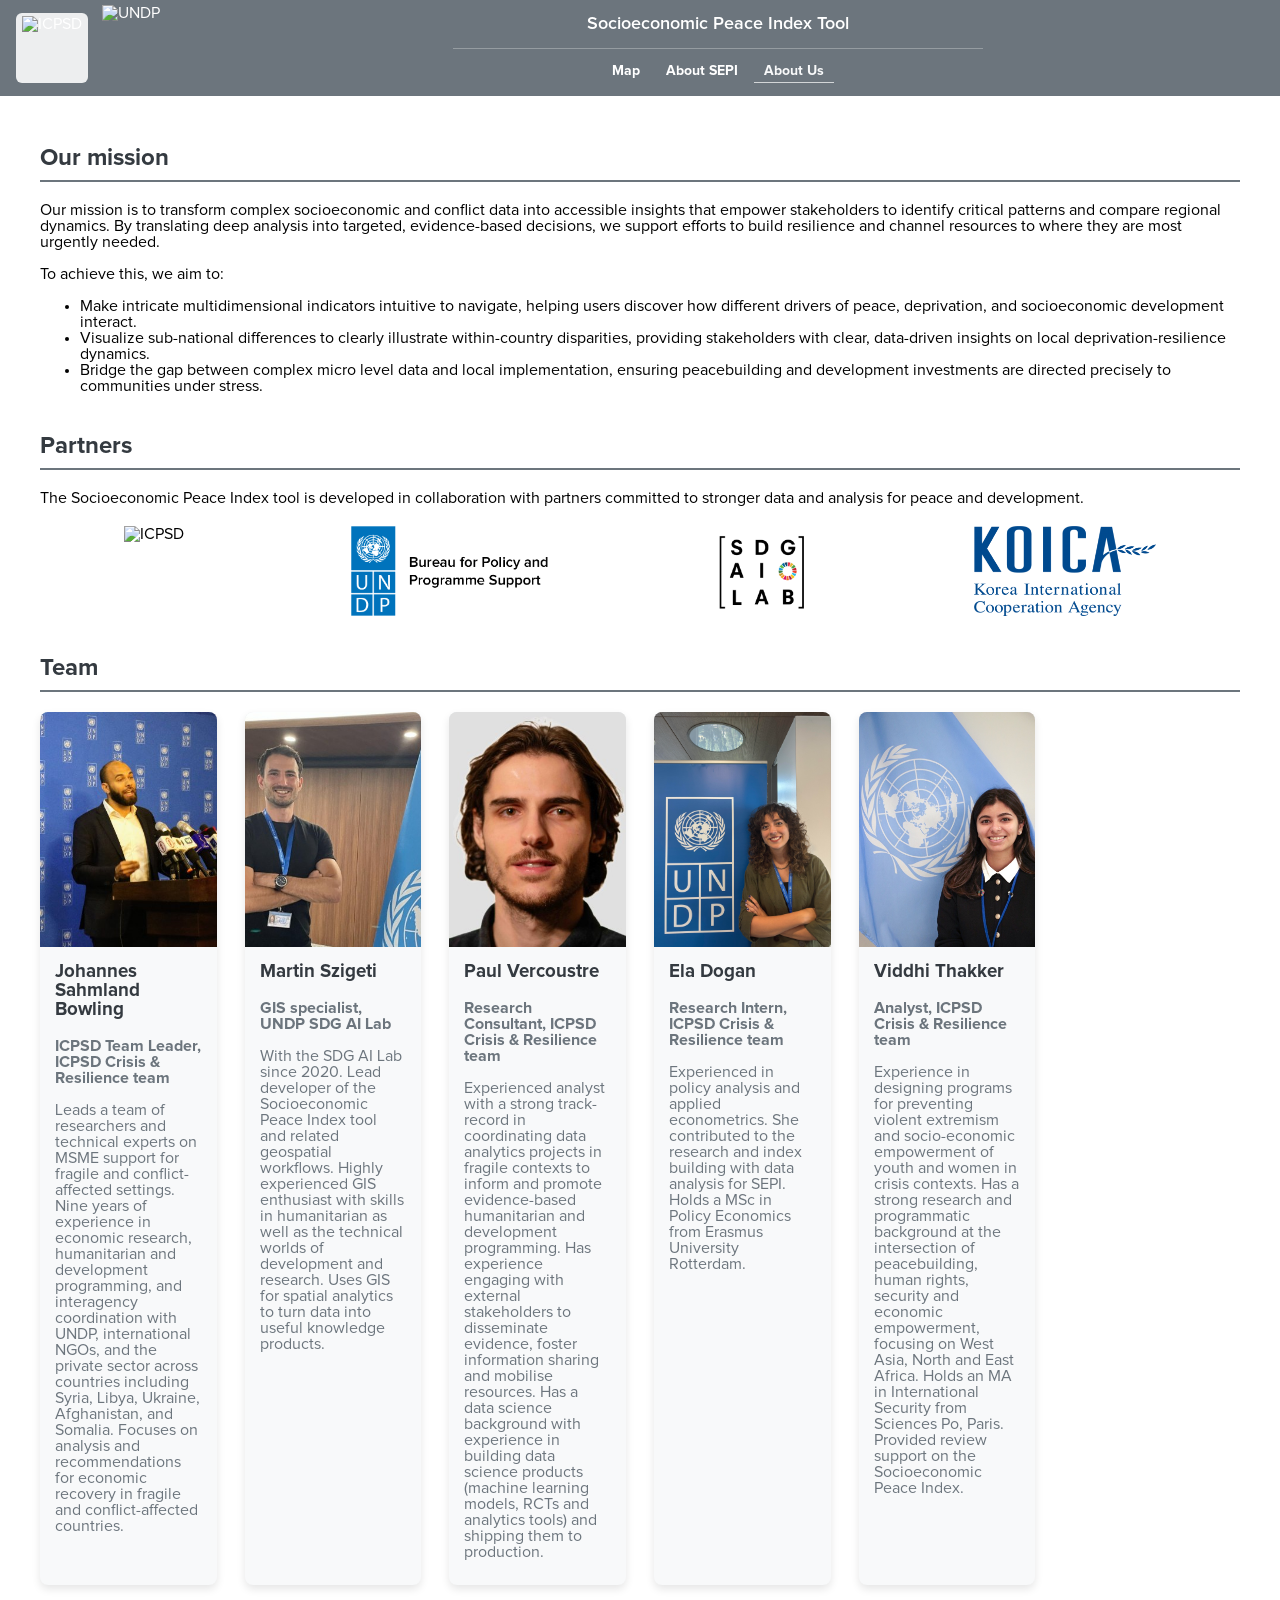
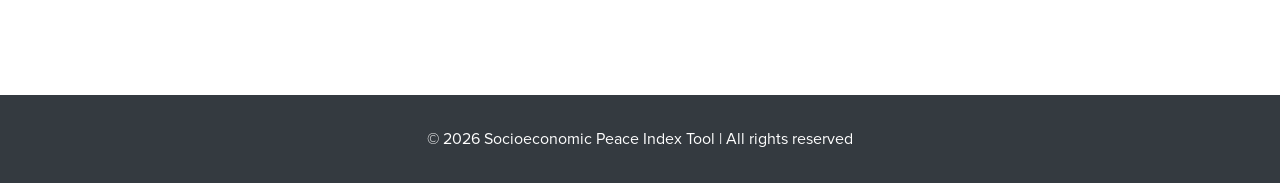
==== commit ea58afeb: "Decreased the size of team pictures" ====
--- a/html/about.html
+++ b/html/about.html
@@ -74,7 +74,7 @@
 
         .team-members {
             display: grid;
-            grid-template-columns: repeat(auto-fill, minmax(240px, 1fr));
+            grid-template-columns: repeat(auto-fill, minmax(170px, 1fr));
             gap: 28px;
         }
 
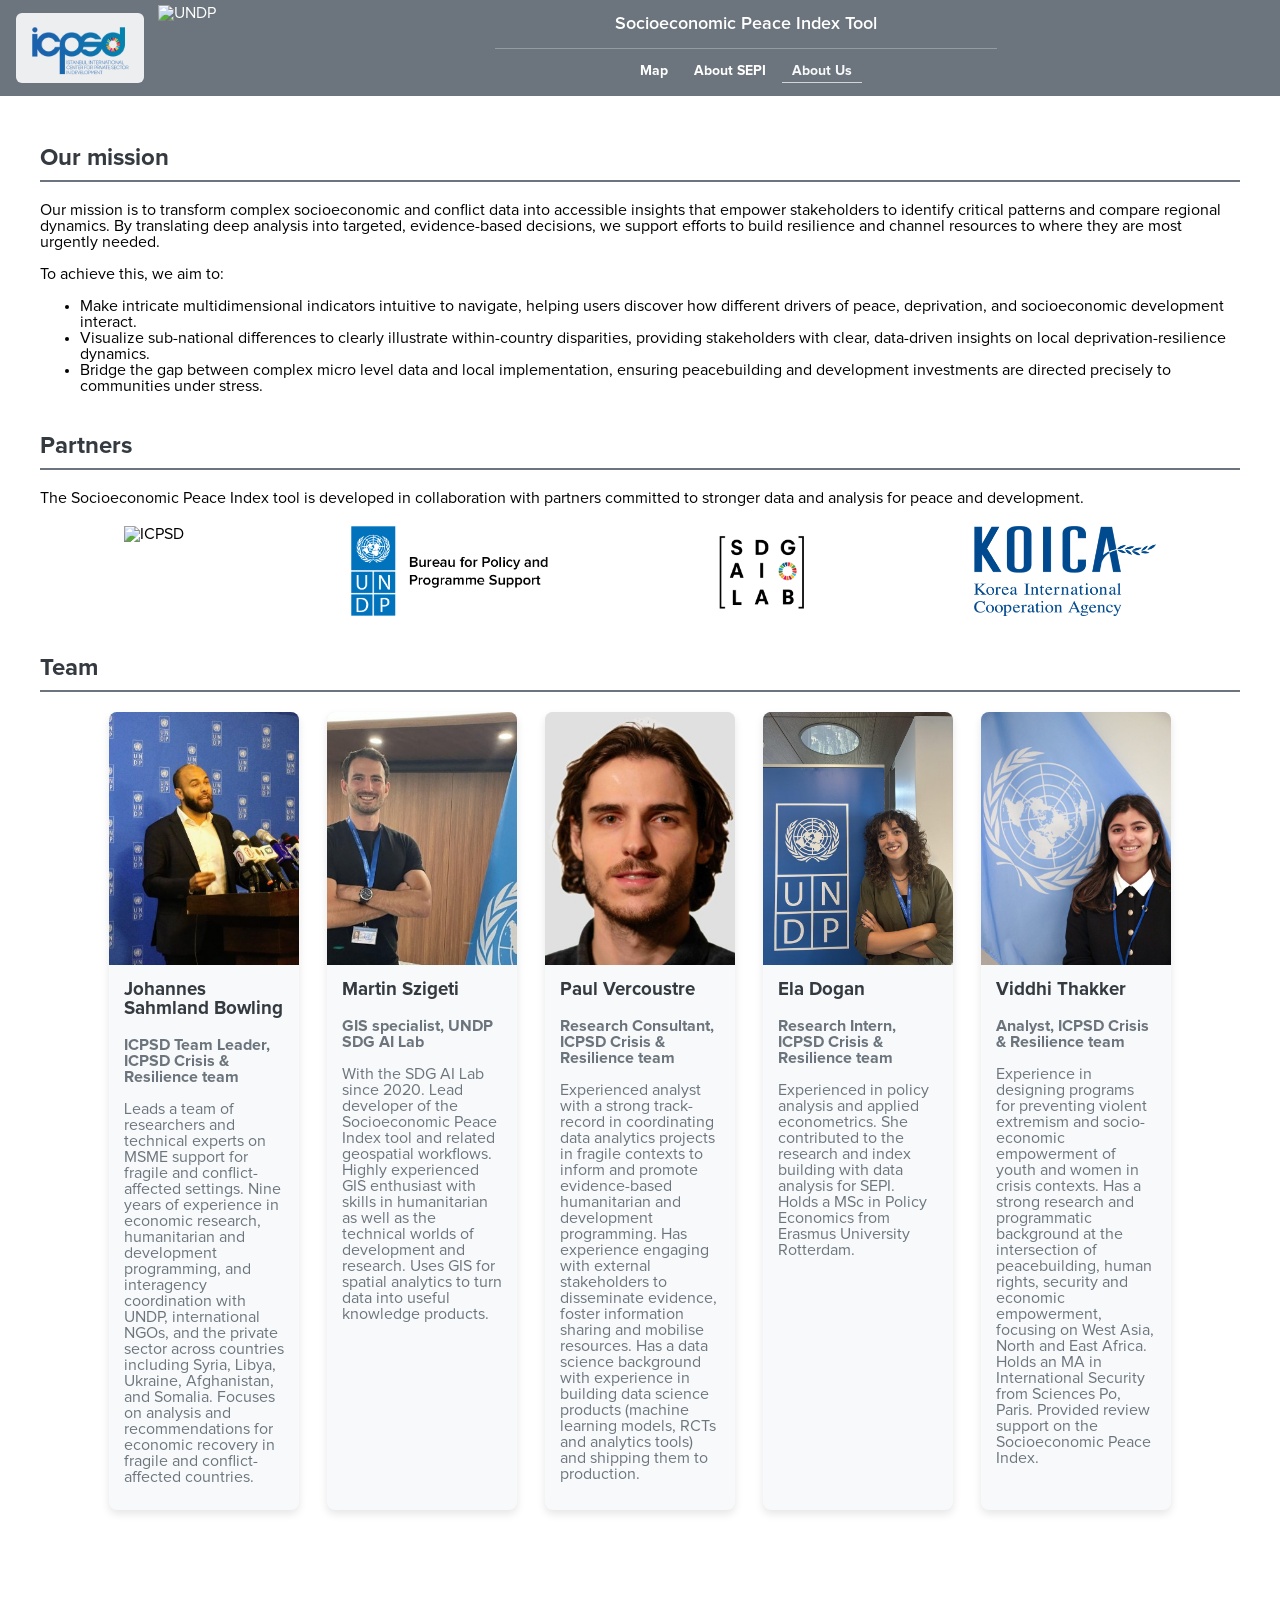
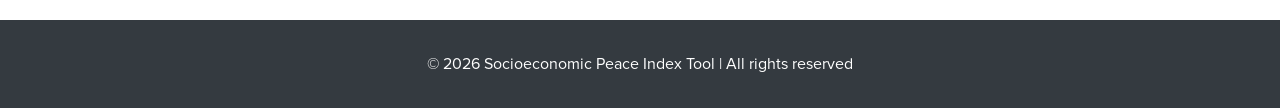
==== commit 446010af: "Resized team member photos" ====
--- a/html/about.html
+++ b/html/about.html
@@ -73,14 +73,17 @@
         }
 
         .team-members {
-            display: grid;
-            grid-template-columns: repeat(auto-fill, minmax(170px, 1fr));
+            display: flex;
+            flex-wrap: wrap;
+            justify-content: center;
             gap: 28px;
         }
 
         .team-member {
             display: flex;
             flex-direction: column;
+            flex: 1 1 160px;
+            max-width: 190px;
             background: #f8f9fa;
             border-radius: 8px;
             overflow: hidden;
@@ -148,8 +151,9 @@
         }
 
         @media (max-width: 600px) {
-            .team-members {
-                grid-template-columns: 1fr;
+            .team-member {
+                flex-basis: 100%;
+                max-width: 320px;
             }
         }
     </style>
--- a/css/styles.css
+++ b/css/styles.css
@@ -253,14 +253,17 @@
 }
 
 .country-selection-toolbar {
-    display: grid;
-    grid-template-columns: auto 1fr;
+    display: flex;
     align-items: center;
     gap: 10px;
     background: #f1f1f1;
     border: 1px solid #d9d9d9;
     border-radius: 16px;
     padding: 8px 10px;
+}
+
+.country-selection-toolbar .country-dots-selector {
+    flex: 1;
 }
 
 .country-sepi-learn-btn {
@@ -308,9 +311,10 @@
 .country-dots-selector {
     display: flex;
     align-items: center;
-    justify-content: center;
-    gap: 10px;
+    justify-content: stretch;
+    gap: 4px;
     min-width: 0;
+    width: 100%;
 }
 
 .country-dot-option {
@@ -325,7 +329,8 @@
     font-weight: 600;
     cursor: pointer;
     padding: 2px 4px;
-    min-width: 62px;
+    flex: 1 1 0;
+    min-width: 0;
     transition: all 0.2s ease;
 }
 
@@ -351,6 +356,13 @@
     background: #0076B6;
     border-color: #0076B6;
     box-shadow: 0 0 0 2px rgba(0, 118, 182, 0.2);
+}
+
+.country-dot-label {
+    text-align: center;
+    word-break: break-word;
+    line-height: 1.2;
+    width: 100%;
 }
 
 .country-dot-option.active .country-dot-label {
